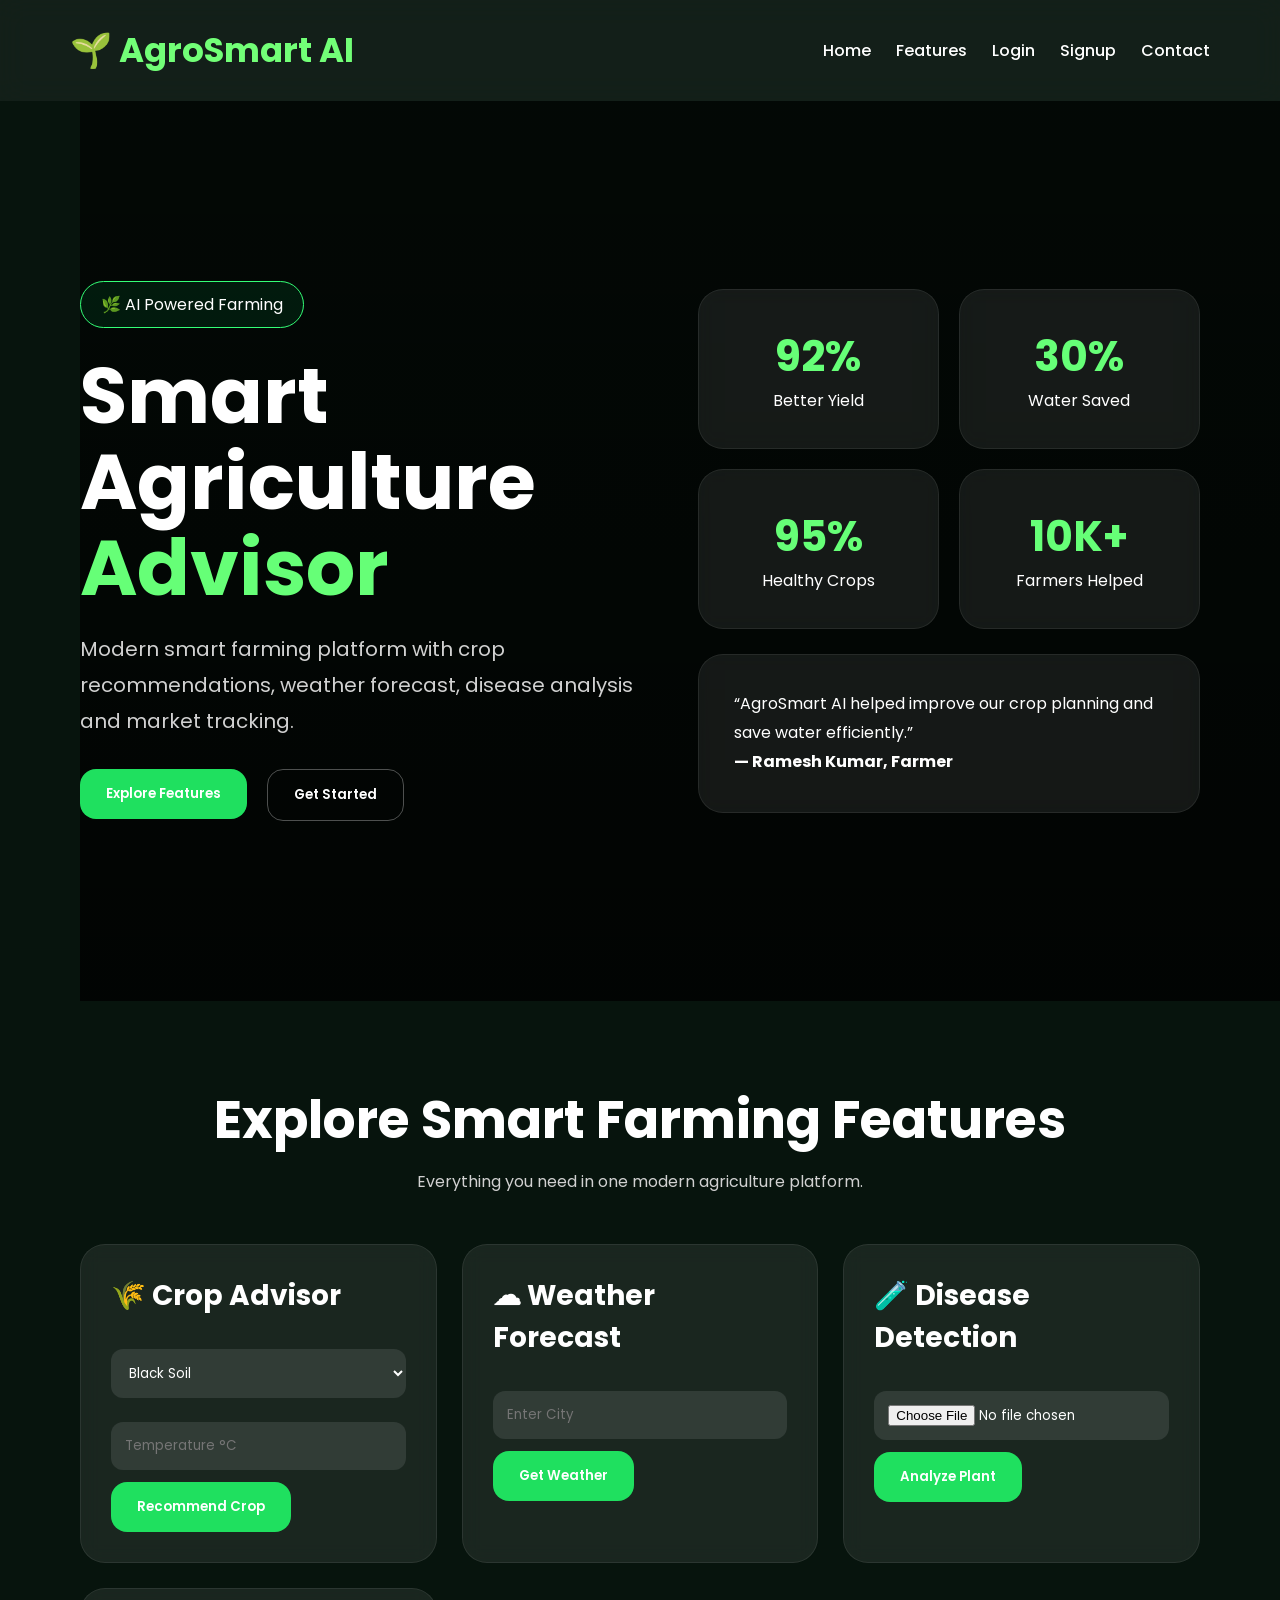
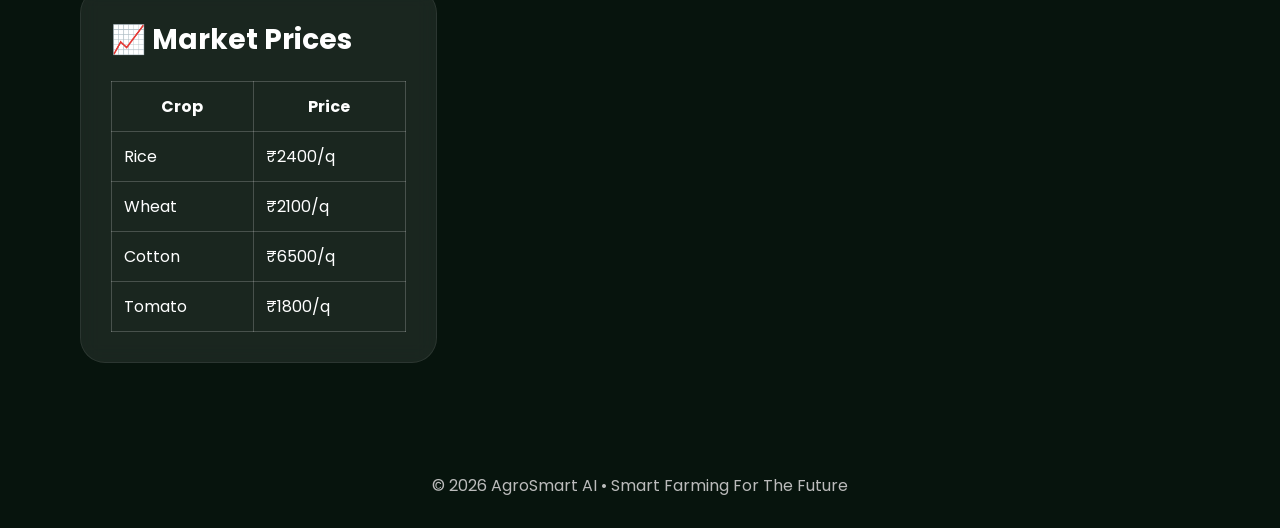
==== index.html @ 91032ec3 "Add files via upload" ====
<!DOCTYPE html>
<html lang="en">
<head>
<meta charset="UTF-8">
<meta name="viewport" content="width=device-width, initial-scale=1.0">
<title>AgroSmart AI</title>

<link rel="stylesheet" href="css/style.css">
<link rel="preconnect" href="https://fonts.googleapis.com">
<link rel="preconnect" href="https://fonts.gstatic.com" crossorigin>
<link href="https://fonts.googleapis.com/css2?family=Poppins:wght@300;400;500;600;700&display=swap" rel="stylesheet">
<link rel="stylesheet" href="https://unpkg.com/aos@2.3.1/dist/aos.css"/>

</head>
<body>

<nav class="navbar">
  <div class="logo">🌱 AgroSmart AI</div>

  <ul>
    <li><a href="index.html">Home</a></li>
    <li><a href="#features">Features</a></li>
    <li><a href="login.html">Login</a></li>
    <li><a href="signup.html">Signup</a></li>
    <li><a href="contact.html">Contact</a></li>
  </ul>
</nav>

<section class="hero">

<video autoplay muted loop playsinline class="bg-video">
<source src="https://cdn.coverr.co/videos/coverr-wheat-field-1561973184257?download=1080p" type="video/mp4">
</video>

<div class="overlay"></div>

<div class="hero-left" data-aos="fade-right">

<div class="badge">🌿 AI Powered Farming</div>

<h1>Smart Agriculture <span>Advisor</span></h1>

<p>
Modern smart farming platform with crop recommendations,
weather forecast, disease analysis and market tracking.
</p>

<div class="hero-buttons">
<a href="#features"><button class="primary-btn">Explore Features</button></a>
<a href="login.html"><button class="secondary-btn">Get Started</button></a>
</div>

</div>

<div class="hero-right" data-aos="fade-left">

<div class="stats-grid">

<div class="stat-card">
<h2>92%</h2>
<p>Better Yield</p>
</div>

<div class="stat-card">
<h2>30%</h2>
<p>Water Saved</p>
</div>

<div class="stat-card">
<h2>95%</h2>
<p>Healthy Crops</p>
</div>

<div class="stat-card">
<h2>10K+</h2>
<p>Farmers Helped</p>
</div>

</div>

<div class="review-card">
<p>
“AgroSmart AI helped improve our crop planning and save water efficiently.”
</p>

<h4>— Ramesh Kumar, Farmer</h4>
</div>

</div>

</section>

<section class="features-section" id="features">

<h2>Explore Smart Farming Features</h2>
<p class="subtitle">Everything you need in one modern agriculture platform.</p>

<div class="feature-grid">

<div class="feature-card" data-aos="zoom-in">
<h3>🌾 Crop Advisor</h3>

<select id="soil">
<option value="Black">Black Soil</option>
<option value="Red">Red Soil</option>
<option value="Sandy">Sandy Soil</option>
</select>

<input type="number" id="temp" placeholder="Temperature °C">

<button onclick="recommendCrop()">Recommend Crop</button>

<p id="cropResult"></p>
</div>

<div class="feature-card" data-aos="zoom-in">
<h3>☁ Weather Forecast</h3>

<input type="text" id="city" placeholder="Enter City">

<button onclick="getWeather()">Get Weather</button>

<div id="weatherResult"></div>

</div>

<div class="feature-card" data-aos="zoom-in">
<h3>🧪 Disease Detection</h3>

<input type="file" id="diseaseImage">

<button onclick="detectDisease()">Analyze Plant</button>

<p id="diseaseResult"></p>

</div>

<div class="feature-card" data-aos="zoom-in">
<h3>📈 Market Prices</h3>

<table>
<tr>
<th>Crop</th>
<th>Price</th>
</tr>

<tr>
<td>Rice</td>
<td>₹2400/q</td>
</tr>

<tr>
<td>Wheat</td>
<td>₹2100/q</td>
</tr>

<tr>
<td>Cotton</td>
<td>₹6500/q</td>
</tr>

<tr>
<td>Tomato</td>
<td>₹1800/q</td>
</tr>

</table>

</div>

</div>

</section>

<footer>
© 2026 AgroSmart AI • Smart Farming For The Future
</footer>

<script src="https://unpkg.com/aos@2.3.1/dist/aos.js"></script>

<script>
AOS.init({
duration:1200,
once:true
});
</script>

<script src="js/script.js"></script>

</body>
</html>
---- css/style.css ----
*{
margin:0;
padding:0;
box-sizing:border-box;
font-family:'Poppins',sans-serif;
scroll-behavior:smooth;
}

body{
background:#07140d;
color:white;
overflow-x:hidden;
}

.bg-video{
position:absolute;
width:100%;
height:100%;
object-fit:cover;
top:0;
left:0;
opacity:0.25;
z-index:-2;
}

.overlay{
position:absolute;
width:100%;
height:100%;
background:linear-gradient(to bottom,rgba(0,0,0,0.6),rgba(0,0,0,0.8));
z-index:-1;
}

.navbar{
display:flex;
justify-content:space-between;
align-items:center;
padding:25px 70px;
background:rgba(255,255,255,0.05);
backdrop-filter:blur(14px);
position:sticky;
top:0;
z-index:999;
}

.logo{
font-size:34px;
font-weight:700;
color:#72ff77;
}

.navbar ul{
display:flex;
gap:25px;
list-style:none;
}

.navbar a{
text-decoration:none;
color:white;
font-weight:500;
transition:0.3s;
}

.navbar a:hover{
color:#66ff77;
}

.hero{
min-height:100vh;
display:flex;
justify-content:space-between;
align-items:center;
padding:80px;
gap:60px;
position:relative;
}

.hero-left{
width:50%;
}

.badge{
display:inline-block;
padding:10px 20px;
border:1px solid #34ff77;
border-radius:30px;
margin-bottom:25px;
background:rgba(0,255,120,0.08);
}

.hero-left h1{
font-size:78px;
line-height:1.1;
margin-bottom:20px;
}

.hero-left span{
color:#66ff77;
}

.hero-left p{
font-size:20px;
line-height:1.8;
color:#d1d1d1;
margin-bottom:30px;
}

.hero-buttons{
display:flex;
gap:20px;
}

.primary-btn,.secondary-btn,button{
padding:15px 26px;
border:none;
border-radius:16px;
font-weight:600;
cursor:pointer;
transition:0.3s;
}

.primary-btn,button{
background:#1fe05f;
color:white;
}

.secondary-btn{
background:transparent;
border:1px solid rgba(255,255,255,0.3);
color:white;
}

button:hover,.primary-btn:hover{
transform:translateY(-3px);
box-shadow:0 0 25px rgba(0,255,120,0.4);
}

.hero-right{
width:45%;
}

.stats-grid{
display:grid;
grid-template-columns:repeat(2,1fr);
gap:20px;
}

.stat-card,.review-card,.feature-card,.auth-box{
background:rgba(255,255,255,0.08);
backdrop-filter:blur(10px);
border:1px solid rgba(255,255,255,0.08);
border-radius:25px;
}

.stat-card{
padding:35px;
text-align:center;
}

.stat-card h2{
font-size:42px;
color:#66ff77;
}

.review-card{
margin-top:25px;
padding:35px;
line-height:1.8;
}

.features-section{
padding:80px;
}

.features-section h2{
font-size:52px;
text-align:center;
margin-bottom:10px;
}

.subtitle{
text-align:center;
color:#d1d1d1;
margin-bottom:50px;
}

.feature-grid{
display:grid;
grid-template-columns:repeat(auto-fit,minmax(300px,1fr));
gap:25px;
}

.feature-card{
padding:30px;
transition:0.4s;
}

.feature-card:hover{
transform:translateY(-10px);
box-shadow:0 0 25px rgba(0,255,120,0.2);
}

.feature-card h3{
margin-bottom:20px;
font-size:28px;
}

input,select{
width:100%;
padding:14px;
margin:12px 0;
border:none;
border-radius:12px;
background:rgba(255,255,255,0.1);
color:white;
}

table{
width:100%;
margin-top:15px;
border-collapse:collapse;
}

table,th,td{
border:1px solid rgba(255,255,255,0.2);
padding:12px;
}

.auth-box{
max-width:450px;
margin:100px auto;
padding:40px;
}

.auth-box h1{
margin-bottom:20px;
}

footer{
text-align:center;
padding:30px;
color:#bbbbbb;
}

@media(max-width:1000px){

.hero{
flex-direction:column;
padding:40px 20px;
}

.hero-left,.hero-right{
width:100%;
}

.hero-left h1{
font-size:52px;
}

.navbar{
flex-direction:column;
gap:20px;
padding:20px;
}

.navbar ul{
flex-wrap:wrap;
justify-content:center;
}

.features-section{
padding:20px;
}

.stats-grid{
grid-template-columns:1fr;
}

}
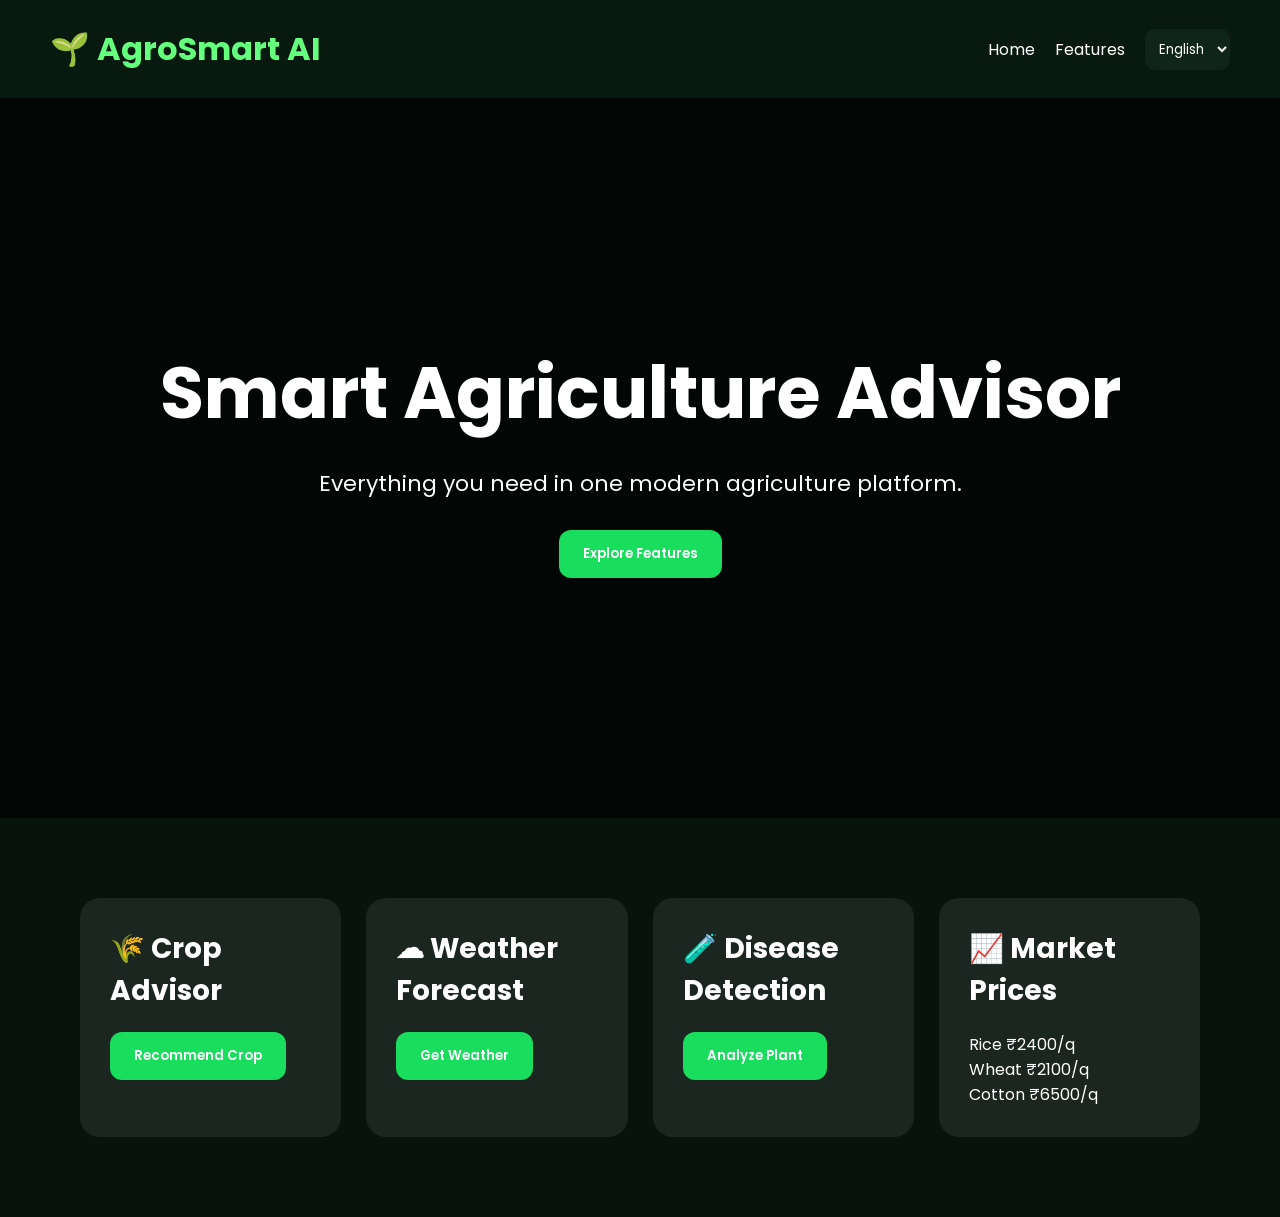
==== commit 9303c762: "Add files via upload" ====
--- a/index.html
+++ b/index.html
@@ -1,190 +1,76 @@
+
 <!DOCTYPE html>
 <html lang="en">
 <head>
 <meta charset="UTF-8">
 <meta name="viewport" content="width=device-width, initial-scale=1.0">
 <title>AgroSmart AI</title>
-
 <link rel="stylesheet" href="css/style.css">
-<link rel="preconnect" href="https://fonts.googleapis.com">
-<link rel="preconnect" href="https://fonts.gstatic.com" crossorigin>
 <link href="https://fonts.googleapis.com/css2?family=Poppins:wght@300;400;500;600;700&display=swap" rel="stylesheet">
-<link rel="stylesheet" href="https://unpkg.com/aos@2.3.1/dist/aos.css"/>
-
 </head>
 <body>
 
 <nav class="navbar">
-  <div class="logo">🌱 AgroSmart AI</div>
+<div class="logo">🌱 AgroSmart AI</div>
 
-  <ul>
-    <li><a href="index.html">Home</a></li>
-    <li><a href="#features">Features</a></li>
-    <li><a href="login.html">Login</a></li>
-    <li><a href="signup.html">Signup</a></li>
-    <li><a href="contact.html">Contact</a></li>
-  </ul>
+<ul>
+<li><a href="#">Home</a></li>
+<li><a href="#">Features</a></li>
+
+<li>
+<select id="language" onchange="changeLanguage()">
+<option value="en">English</option>
+<option value="hi">हिंदी</option>
+<option value="mr">मराठी</option>
+</select>
+</li>
+</ul>
 </nav>
 
 <section class="hero">
+<div class="hero-content">
 
-<video autoplay muted loop playsinline class="bg-video">
-<source src="https://cdn.coverr.co/videos/coverr-wheat-field-1561973184257?download=1080p" type="video/mp4">
-</video>
+<h1 id="title">Smart Agriculture Advisor</h1>
 
-<div class="overlay"></div>
-
-<div class="hero-left" data-aos="fade-right">
-
-<div class="badge">🌿 AI Powered Farming</div>
-
-<h1>Smart Agriculture <span>Advisor</span></h1>
-
-<p>
-Modern smart farming platform with crop recommendations,
-weather forecast, disease analysis and market tracking.
+<p id="subtitle">
+Everything you need in one modern agriculture platform.
 </p>
 
-<div class="hero-buttons">
-<a href="#features"><button class="primary-btn">Explore Features</button></a>
-<a href="login.html"><button class="secondary-btn">Get Started</button></a>
+<button>Explore Features</button>
+
+</div>
+</section>
+
+<section class="features-section">
+
+<div class="feature-grid">
+
+<div class="feature-card">
+<h3 id="cropTitle">🌾 Crop Advisor</h3>
+<button id="cropBtn">Recommend Crop</button>
 </div>
 
+<div class="feature-card">
+<h3 id="weatherTitle">☁ Weather Forecast</h3>
+<button id="weatherBtn">Get Weather</button>
 </div>
 
-<div class="hero-right" data-aos="fade-left">
-
-<div class="stats-grid">
-
-<div class="stat-card">
-<h2>92%</h2>
-<p>Better Yield</p>
+<div class="feature-card">
+<h3 id="diseaseTitle">🧪 Disease Detection</h3>
+<button id="diseaseBtn">Analyze Plant</button>
 </div>
 
-<div class="stat-card">
-<h2>30%</h2>
-<p>Water Saved</p>
-</div>
-
-<div class="stat-card">
-<h2>95%</h2>
-<p>Healthy Crops</p>
-</div>
-
-<div class="stat-card">
-<h2>10K+</h2>
-<p>Farmers Helped</p>
-</div>
-
-</div>
-
-<div class="review-card">
-<p>
-“AgroSmart AI helped improve our crop planning and save water efficiently.”
-</p>
-
-<h4>— Ramesh Kumar, Farmer</h4>
+<div class="feature-card">
+<h3 id="marketTitle">📈 Market Prices</h3>
+<p>Rice ₹2400/q</p>
+<p>Wheat ₹2100/q</p>
+<p>Cotton ₹6500/q</p>
 </div>
 
 </div>
 
 </section>
 
-<section class="features-section" id="features">
-
-<h2>Explore Smart Farming Features</h2>
-<p class="subtitle">Everything you need in one modern agriculture platform.</p>
-
-<div class="feature-grid">
-
-<div class="feature-card" data-aos="zoom-in">
-<h3>🌾 Crop Advisor</h3>
-
-<select id="soil">
-<option value="Black">Black Soil</option>
-<option value="Red">Red Soil</option>
-<option value="Sandy">Sandy Soil</option>
-</select>
-
-<input type="number" id="temp" placeholder="Temperature °C">
-
-<button onclick="recommendCrop()">Recommend Crop</button>
-
-<p id="cropResult"></p>
-</div>
-
-<div class="feature-card" data-aos="zoom-in">
-<h3>☁ Weather Forecast</h3>
-
-<input type="text" id="city" placeholder="Enter City">
-
-<button onclick="getWeather()">Get Weather</button>
-
-<div id="weatherResult"></div>
-
-</div>
-
-<div class="feature-card" data-aos="zoom-in">
-<h3>🧪 Disease Detection</h3>
-
-<input type="file" id="diseaseImage">
-
-<button onclick="detectDisease()">Analyze Plant</button>
-
-<p id="diseaseResult"></p>
-
-</div>
-
-<div class="feature-card" data-aos="zoom-in">
-<h3>📈 Market Prices</h3>
-
-<table>
-<tr>
-<th>Crop</th>
-<th>Price</th>
-</tr>
-
-<tr>
-<td>Rice</td>
-<td>₹2400/q</td>
-</tr>
-
-<tr>
-<td>Wheat</td>
-<td>₹2100/q</td>
-</tr>
-
-<tr>
-<td>Cotton</td>
-<td>₹6500/q</td>
-</tr>
-
-<tr>
-<td>Tomato</td>
-<td>₹1800/q</td>
-</tr>
-
-</table>
-
-</div>
-
-</div>
-
-</section>
-
-<footer>
-© 2026 AgroSmart AI • Smart Farming For The Future
-</footer>
-
-<script src="https://unpkg.com/aos@2.3.1/dist/aos.js"></script>
-
-<script>
-AOS.init({
-duration:1200,
-once:true
-});
-</script>
-
 <script src="js/script.js"></script>
 
 </body>
--- a/css/style.css
+++ b/css/style.css
@@ -4,278 +4,95 @@
 padding:0;
 box-sizing:border-box;
 font-family:'Poppins',sans-serif;
-scroll-behavior:smooth;
 }
 
 body{
-background:#07140d;
+background:#06140c;
 color:white;
-overflow-x:hidden;
-}
-
-.bg-video{
-position:absolute;
-width:100%;
-height:100%;
-object-fit:cover;
-top:0;
-left:0;
-opacity:0.25;
-z-index:-2;
-}
-
-.overlay{
-position:absolute;
-width:100%;
-height:100%;
-background:linear-gradient(to bottom,rgba(0,0,0,0.6),rgba(0,0,0,0.8));
-z-index:-1;
 }
 
 .navbar{
 display:flex;
 justify-content:space-between;
-align-items:center;
-padding:25px 70px;
-background:rgba(255,255,255,0.05);
-backdrop-filter:blur(14px);
-position:sticky;
-top:0;
-z-index:999;
-}
-
-.logo{
-font-size:34px;
-font-weight:700;
-color:#72ff77;
+padding:25px 50px;
+background:#081a10;
 }
 
 .navbar ul{
 display:flex;
-gap:25px;
+gap:20px;
 list-style:none;
+align-items:center;
 }
 
 .navbar a{
+color:white;
 text-decoration:none;
-color:white;
-font-weight:500;
-transition:0.3s;
 }
 
-.navbar a:hover{
-color:#66ff77;
+.logo{
+font-size:32px;
+font-weight:700;
+color:#63ff7d;
+}
+
+#language{
+padding:10px;
+border-radius:10px;
+background:#10251a;
+color:white;
+border:none;
 }
 
 .hero{
-min-height:100vh;
+height:80vh;
 display:flex;
-justify-content:space-between;
+justify-content:center;
 align-items:center;
-padding:80px;
-gap:60px;
-position:relative;
+text-align:center;
+background:
+linear-gradient(rgba(0,0,0,0.7),rgba(0,0,0,0.7)),
+url('https://images.unsplash.com/photo-1500937386664-56d1dfef3854?q=80&w=1600');
+background-size:cover;
 }
 
-.hero-left{
-width:50%;
-}
-
-.badge{
-display:inline-block;
-padding:10px 20px;
-border:1px solid #34ff77;
-border-radius:30px;
-margin-bottom:25px;
-background:rgba(0,255,120,0.08);
-}
-
-.hero-left h1{
-font-size:78px;
-line-height:1.1;
+.hero h1{
+font-size:72px;
 margin-bottom:20px;
 }
 
-.hero-left span{
-color:#66ff77;
-}
-
-.hero-left p{
-font-size:20px;
-line-height:1.8;
-color:#d1d1d1;
+.hero p{
+font-size:22px;
 margin-bottom:30px;
 }
 
-.hero-buttons{
-display:flex;
-gap:20px;
-}
-
-.primary-btn,.secondary-btn,button{
-padding:15px 26px;
+button{
+padding:14px 24px;
 border:none;
-border-radius:16px;
+border-radius:12px;
+background:#19dd5d;
+color:white;
+cursor:pointer;
 font-weight:600;
-cursor:pointer;
-transition:0.3s;
-}
-
-.primary-btn,button{
-background:#1fe05f;
-color:white;
-}
-
-.secondary-btn{
-background:transparent;
-border:1px solid rgba(255,255,255,0.3);
-color:white;
-}
-
-button:hover,.primary-btn:hover{
-transform:translateY(-3px);
-box-shadow:0 0 25px rgba(0,255,120,0.4);
-}
-
-.hero-right{
-width:45%;
-}
-
-.stats-grid{
-display:grid;
-grid-template-columns:repeat(2,1fr);
-gap:20px;
-}
-
-.stat-card,.review-card,.feature-card,.auth-box{
-background:rgba(255,255,255,0.08);
-backdrop-filter:blur(10px);
-border:1px solid rgba(255,255,255,0.08);
-border-radius:25px;
-}
-
-.stat-card{
-padding:35px;
-text-align:center;
-}
-
-.stat-card h2{
-font-size:42px;
-color:#66ff77;
-}
-
-.review-card{
-margin-top:25px;
-padding:35px;
-line-height:1.8;
 }
 
 .features-section{
 padding:80px;
 }
 
-.features-section h2{
-font-size:52px;
-text-align:center;
-margin-bottom:10px;
-}
-
-.subtitle{
-text-align:center;
-color:#d1d1d1;
-margin-bottom:50px;
-}
-
 .feature-grid{
 display:grid;
-grid-template-columns:repeat(auto-fit,minmax(300px,1fr));
+grid-template-columns:repeat(auto-fit,minmax(250px,1fr));
 gap:25px;
 }
 
 .feature-card{
 padding:30px;
-transition:0.4s;
-}
-
-.feature-card:hover{
-transform:translateY(-10px);
-box-shadow:0 0 25px rgba(0,255,120,0.2);
+border-radius:20px;
+background:rgba(255,255,255,0.08);
 }
 
 .feature-card h3{
 margin-bottom:20px;
 font-size:28px;
 }
-
-input,select{
-width:100%;
-padding:14px;
-margin:12px 0;
-border:none;
-border-radius:12px;
-background:rgba(255,255,255,0.1);
-color:white;
-}
-
-table{
-width:100%;
-margin-top:15px;
-border-collapse:collapse;
-}
-
-table,th,td{
-border:1px solid rgba(255,255,255,0.2);
-padding:12px;
-}
-
-.auth-box{
-max-width:450px;
-margin:100px auto;
-padding:40px;
-}
-
-.auth-box h1{
-margin-bottom:20px;
-}
-
-footer{
-text-align:center;
-padding:30px;
-color:#bbbbbb;
-}
-
-@media(max-width:1000px){
-
-.hero{
-flex-direction:column;
-padding:40px 20px;
-}
-
-.hero-left,.hero-right{
-width:100%;
-}
-
-.hero-left h1{
-font-size:52px;
-}
-
-.navbar{
-flex-direction:column;
-gap:20px;
-padding:20px;
-}
-
-.navbar ul{
-flex-wrap:wrap;
-justify-content:center;
-}
-
-.features-section{
-padding:20px;
-}
-
-.stats-grid{
-grid-template-columns:1fr;
-}
-
-}
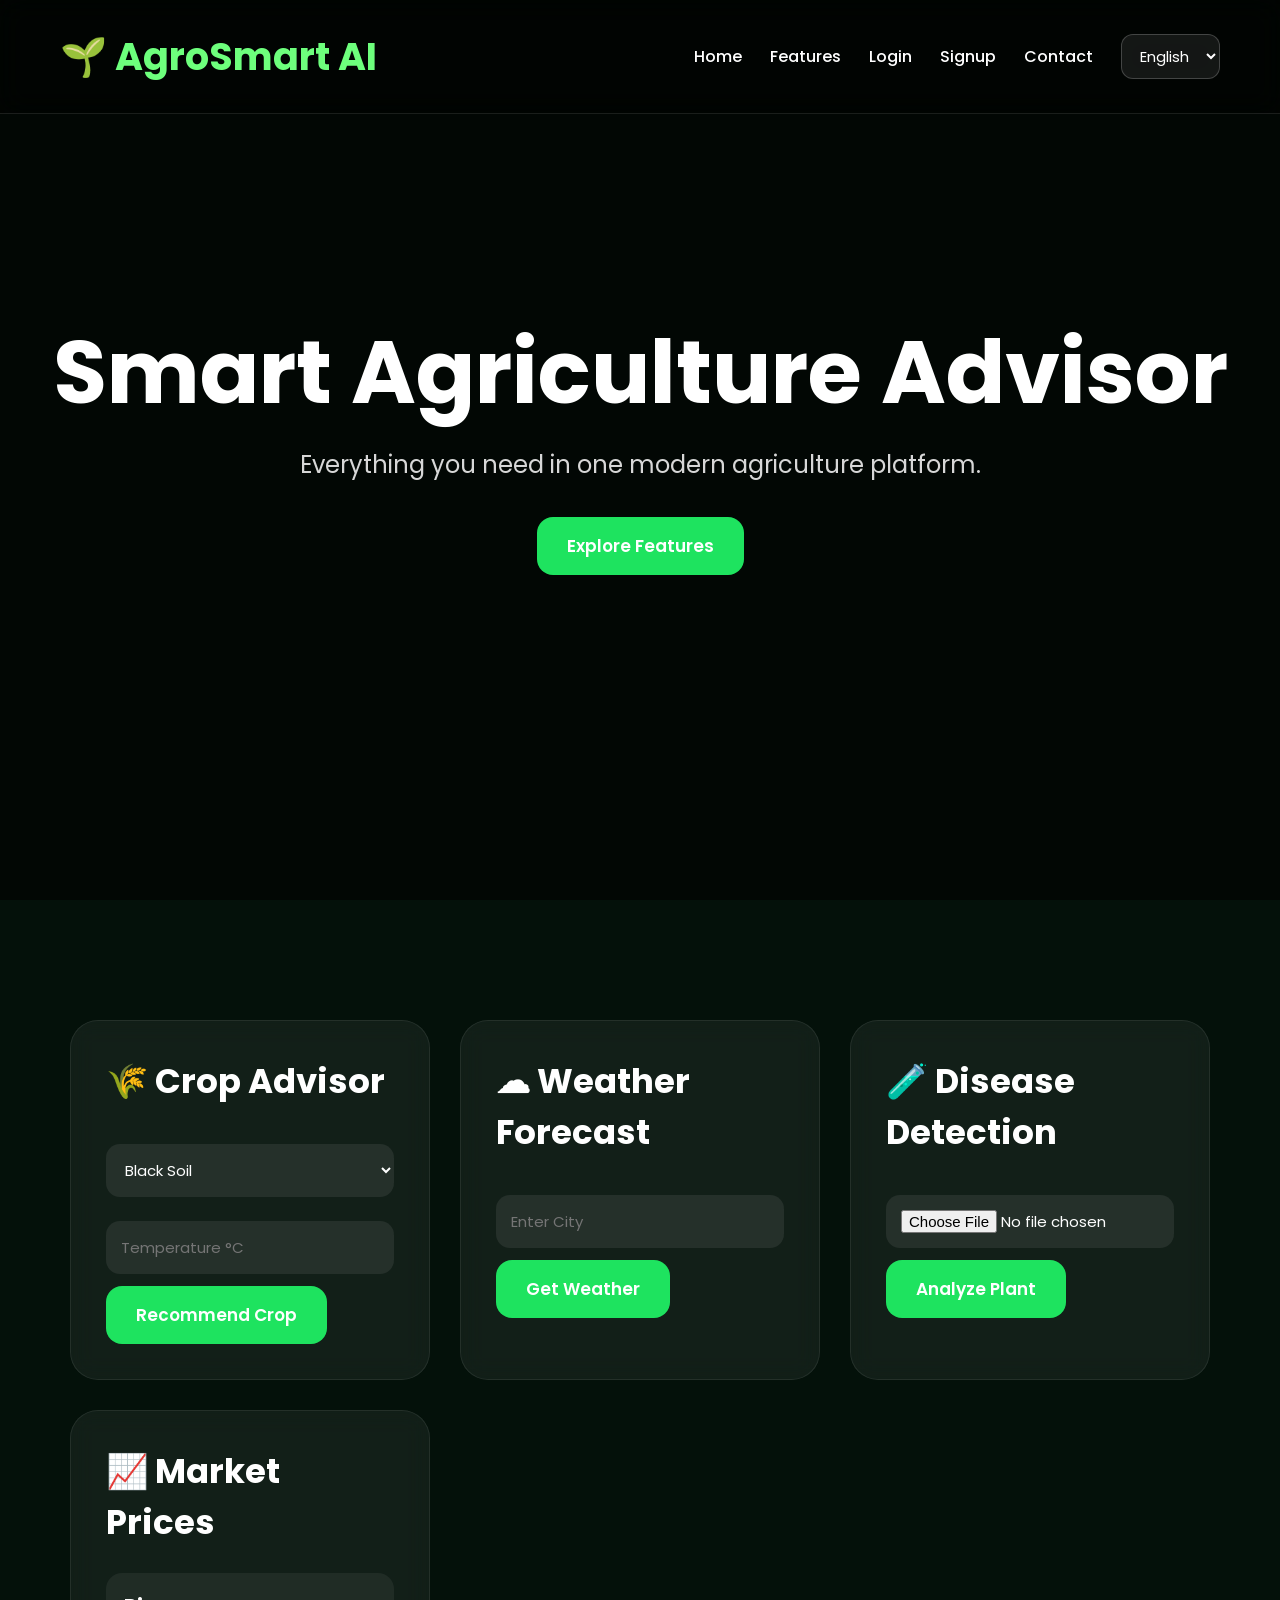
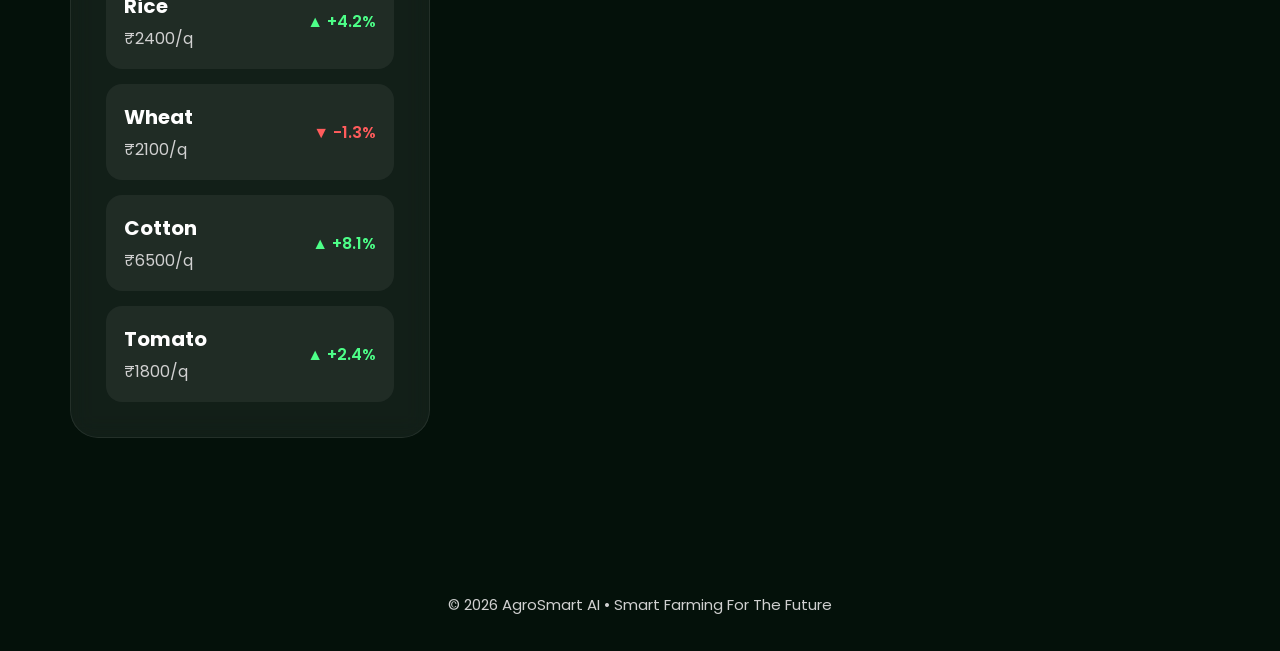
==== commit bddefabe: "Add files via upload" ====
--- a/index.html
+++ b/index.html
@@ -1,33 +1,44 @@
-
 <!DOCTYPE html>
 <html lang="en">
 <head>
 <meta charset="UTF-8">
 <meta name="viewport" content="width=device-width, initial-scale=1.0">
 <title>AgroSmart AI</title>
+
 <link rel="stylesheet" href="css/style.css">
+
 <link href="https://fonts.googleapis.com/css2?family=Poppins:wght@300;400;500;600;700&display=swap" rel="stylesheet">
+
 </head>
 <body>
 
 <nav class="navbar">
+
 <div class="logo">🌱 AgroSmart AI</div>
 
 <ul>
 <li><a href="#">Home</a></li>
-<li><a href="#">Features</a></li>
+<li><a href="#features">Features</a></li>
+<li><a href="#">Login</a></li>
+<li><a href="#">Signup</a></li>
+<li><a href="#">Contact</a></li>
 
 <li>
-<select id="language" onchange="changeLanguage()">
+<select id="language" onchange="changeLanguage()" class="lang-select">
 <option value="en">English</option>
 <option value="hi">हिंदी</option>
 <option value="mr">मराठी</option>
 </select>
 </li>
+
 </ul>
+
 </nav>
 
 <section class="hero">
+
+<div class="overlay"></div>
+
 <div class="hero-content">
 
 <h1 id="title">Smart Agriculture Advisor</h1>
@@ -36,41 +47,103 @@
 Everything you need in one modern agriculture platform.
 </p>
 
+<a href="#features">
 <button>Explore Features</button>
+</a>
 
 </div>
+
 </section>
 
-<section class="features-section">
+<section class="features-section" id="features">
 
 <div class="feature-grid">
 
 <div class="feature-card">
 <h3 id="cropTitle">🌾 Crop Advisor</h3>
+
+<select>
+<option>Black Soil</option>
+<option>Red Soil</option>
+<option>Sandy Soil</option>
+</select>
+
+<input type="text" placeholder="Temperature °C">
+
 <button id="cropBtn">Recommend Crop</button>
+
 </div>
 
 <div class="feature-card">
+
 <h3 id="weatherTitle">☁ Weather Forecast</h3>
+
+<input type="text" placeholder="Enter City">
+
 <button id="weatherBtn">Get Weather</button>
+
 </div>
 
 <div class="feature-card">
+
 <h3 id="diseaseTitle">🧪 Disease Detection</h3>
+
+<input type="file">
+
 <button id="diseaseBtn">Analyze Plant</button>
+
 </div>
 
 <div class="feature-card">
+
 <h3 id="marketTitle">📈 Market Prices</h3>
-<p>Rice ₹2400/q</p>
-<p>Wheat ₹2100/q</p>
-<p>Cotton ₹6500/q</p>
+
+<div class="market-item">
+<div>
+<h4>Rice</h4>
+<p>₹2400/q</p>
+</div>
+
+<span class="up">▲ +4.2%</span>
+</div>
+
+<div class="market-item">
+<div>
+<h4>Wheat</h4>
+<p>₹2100/q</p>
+</div>
+
+<span class="down">▼ -1.3%</span>
+</div>
+
+<div class="market-item">
+<div>
+<h4>Cotton</h4>
+<p>₹6500/q</p>
+</div>
+
+<span class="up">▲ +8.1%</span>
+</div>
+
+<div class="market-item">
+<div>
+<h4>Tomato</h4>
+<p>₹1800/q</p>
+</div>
+
+<span class="up">▲ +2.4%</span>
+</div>
+
 </div>
 
 </div>
 
 </section>
 
+<footer>
+© 2026 AgroSmart AI • Smart Farming For The Future
+</footer>
+
 <script src="js/script.js"></script>
 
 </body>
--- a/css/style.css
+++ b/css/style.css
@@ -4,95 +4,247 @@
 padding:0;
 box-sizing:border-box;
 font-family:'Poppins',sans-serif;
+scroll-behavior:smooth;
 }
 
 body{
-background:#06140c;
-color:white;
+background:#04110a;
+color:white;
+overflow-x:hidden;
 }
 
 .navbar{
+position:fixed;
+top:0;
+width:100%;
 display:flex;
 justify-content:space-between;
-padding:25px 50px;
-background:#081a10;
+align-items:center;
+padding:22px 60px;
+background:rgba(0,0,0,0.35);
+backdrop-filter:blur(14px);
+z-index:1000;
+border-bottom:1px solid rgba(255,255,255,0.1);
+animation:slideDown 1s ease;
+}
+
+.logo{
+font-size:38px;
+font-weight:700;
+color:#6dff7c;
 }
 
 .navbar ul{
 display:flex;
-gap:20px;
+gap:28px;
+align-items:center;
 list-style:none;
-align-items:center;
 }
 
 .navbar a{
-color:white;
 text-decoration:none;
-}
-
-.logo{
-font-size:32px;
-font-weight:700;
-color:#63ff7d;
-}
-
-#language{
-padding:10px;
-border-radius:10px;
-background:#10251a;
-color:white;
-border:none;
+color:white;
+font-weight:500;
+transition:0.3s;
+}
+
+.navbar a:hover{
+color:#69ff7c;
+}
+
+.lang-select{
+padding:10px 14px;
+border-radius:12px;
+background:rgba(255,255,255,0.08);
+border:1px solid rgba(255,255,255,0.2);
+color:white;
+backdrop-filter:blur(10px);
+cursor:pointer;
+}
+
+.lang-select option{
+background:#0c1f14;
+color:white;
 }
 
 .hero{
-height:80vh;
+height:100vh;
 display:flex;
 justify-content:center;
 align-items:center;
 text-align:center;
+position:relative;
 background:
-linear-gradient(rgba(0,0,0,0.7),rgba(0,0,0,0.7)),
+linear-gradient(rgba(0,0,0,0.6),rgba(0,0,0,0.6)),
 url('https://images.unsplash.com/photo-1500937386664-56d1dfef3854?q=80&w=1600');
 background-size:cover;
-}
-
-.hero h1{
-font-size:72px;
-margin-bottom:20px;
-}
-
-.hero p{
-font-size:22px;
-margin-bottom:30px;
+background-position:center;
+}
+
+.hero-content{
+animation:fadeUp 1.4s ease;
+}
+
+.hero-content h1{
+font-size:88px;
+line-height:1.1;
+margin-bottom:25px;
+font-weight:700;
+}
+
+.hero-content p{
+font-size:24px;
+color:#d7d7d7;
+margin-bottom:35px;
 }
 
 button{
-padding:14px 24px;
+padding:16px 30px;
 border:none;
-border-radius:12px;
-background:#19dd5d;
-color:white;
+border-radius:16px;
+background:#1ee35f;
+color:white;
+font-size:17px;
+font-weight:600;
 cursor:pointer;
-font-weight:600;
+transition:0.3s;
+}
+
+button:hover{
+transform:translateY(-5px) scale(1.03);
+box-shadow:0 0 25px rgba(0,255,110,0.4);
 }
 
 .features-section{
-padding:80px;
+padding:120px 70px;
 }
 
 .feature-grid{
 display:grid;
-grid-template-columns:repeat(auto-fit,minmax(250px,1fr));
-gap:25px;
+grid-template-columns:repeat(auto-fit,minmax(300px,1fr));
+gap:30px;
 }
 
 .feature-card{
-padding:30px;
-border-radius:20px;
+background:rgba(255,255,255,0.06);
+backdrop-filter:blur(12px);
+border:1px solid rgba(255,255,255,0.08);
+padding:35px;
+border-radius:28px;
+transition:0.4s;
+animation:fadeUp 1s ease;
+}
+
+.feature-card:hover{
+transform:translateY(-10px);
+box-shadow:0 0 30px rgba(0,255,110,0.12);
+}
+
+.feature-card h3{
+font-size:34px;
+margin-bottom:25px;
+}
+
+input,
+select{
+width:100%;
+padding:15px;
+margin:12px 0;
+border:none;
+outline:none;
+border-radius:14px;
 background:rgba(255,255,255,0.08);
-}
-
-.feature-card h3{
-margin-bottom:20px;
-font-size:28px;
-}
+color:white;
+font-size:15px;
+}
+
+.market-item{
+display:flex;
+justify-content:space-between;
+align-items:center;
+padding:18px;
+margin-top:15px;
+border-radius:16px;
+background:rgba(255,255,255,0.06);
+transition:0.3s;
+}
+
+.market-item:hover{
+transform:translateY(-3px);
+background:rgba(255,255,255,0.1);
+}
+
+.market-item h4{
+font-size:20px;
+margin-bottom:5px;
+}
+
+.market-item p{
+color:#d1d1d1;
+}
+
+.up{
+color:#4dff88;
+font-weight:600;
+}
+
+.down{
+color:#ff5c5c;
+font-weight:600;
+}
+
+footer{
+text-align:center;
+padding:35px;
+color:#d0d0d0;
+font-size:15px;
+}
+
+@keyframes fadeUp{
+from{
+opacity:0;
+transform:translateY(40px);
+}
+to{
+opacity:1;
+transform:translateY(0);
+}
+}
+
+@keyframes slideDown{
+from{
+transform:translateY(-100px);
+opacity:0;
+}
+to{
+transform:translateY(0);
+opacity:1;
+}
+}
+
+@media(max-width:900px){
+
+.navbar{
+flex-direction:column;
+gap:20px;
+padding:20px;
+}
+
+.navbar ul{
+flex-wrap:wrap;
+justify-content:center;
+}
+
+.hero-content h1{
+font-size:52px;
+}
+
+.hero-content p{
+font-size:18px;
+}
+
+.features-section{
+padding:60px 20px;
+}
+
+}
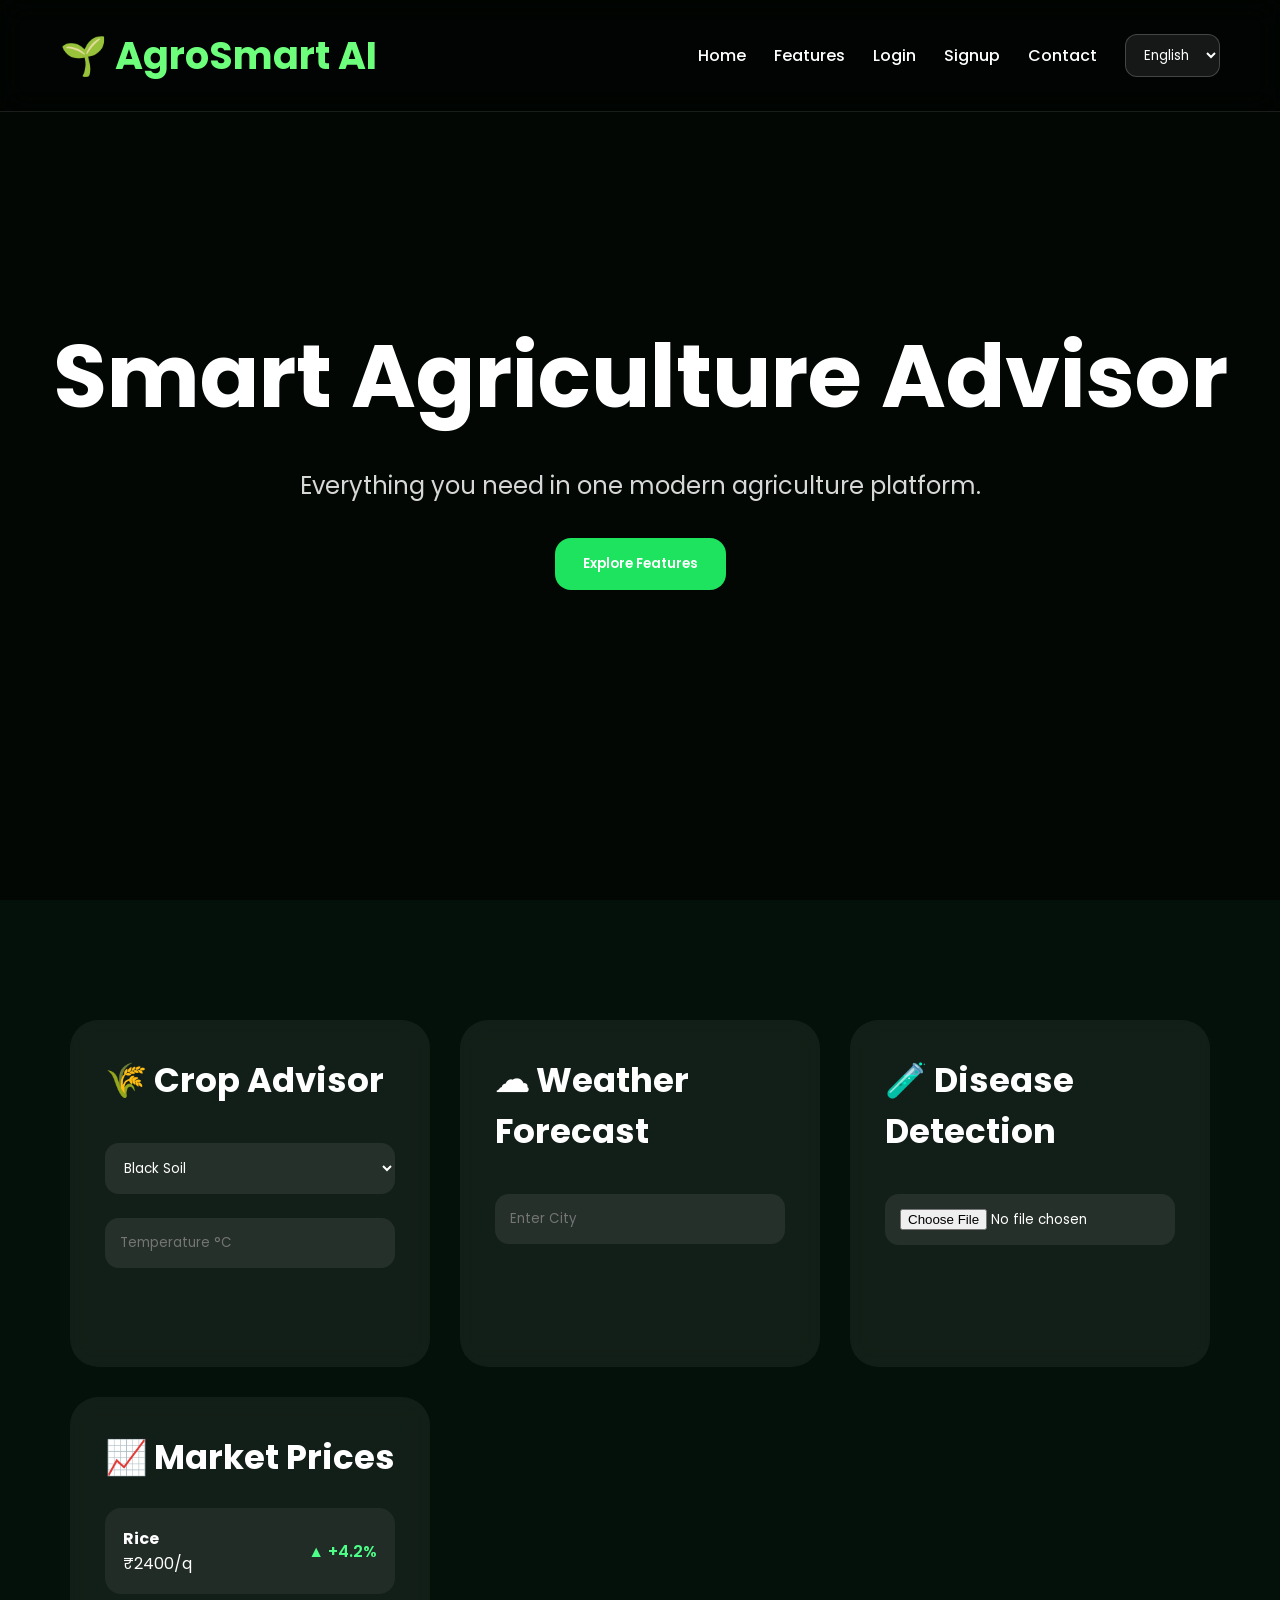
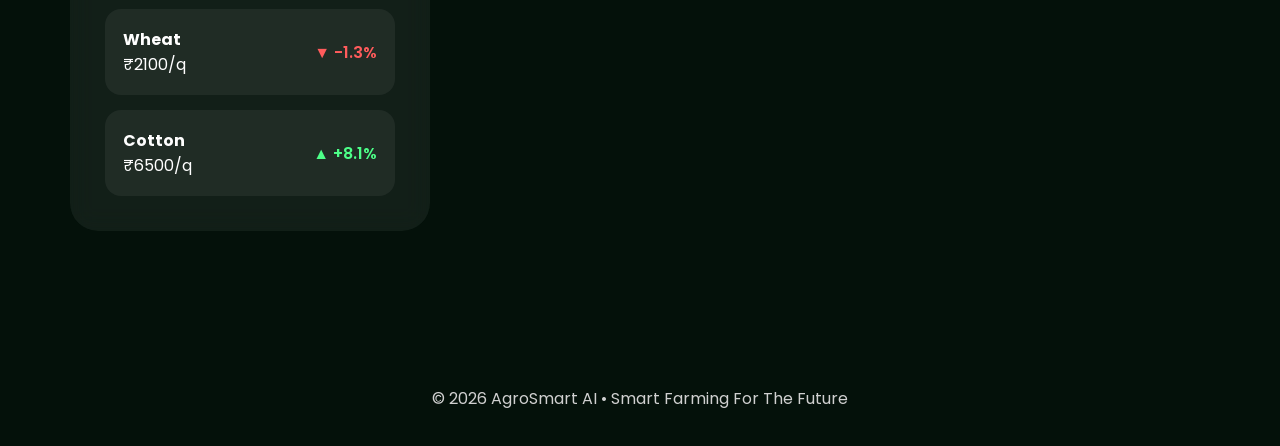
==== commit 7f34e14d: "Add files via upload" ====
--- a/index.html
+++ b/index.html
@@ -1,27 +1,24 @@
+
 <!DOCTYPE html>
-<html lang="en">
+<html>
 <head>
-<meta charset="UTF-8">
+<title>AgroSmart AI</title>
 <meta name="viewport" content="width=device-width, initial-scale=1.0">
-<title>AgroSmart AI</title>
-
 <link rel="stylesheet" href="css/style.css">
-
 <link href="https://fonts.googleapis.com/css2?family=Poppins:wght@300;400;500;600;700&display=swap" rel="stylesheet">
-
 </head>
 <body>
 
+
 <nav class="navbar">
-
 <div class="logo">🌱 AgroSmart AI</div>
 
 <ul>
-<li><a href="#">Home</a></li>
+<li><a href="index.html">Home</a></li>
 <li><a href="#features">Features</a></li>
-<li><a href="#">Login</a></li>
-<li><a href="#">Signup</a></li>
-<li><a href="#">Contact</a></li>
+<li><a href="login.html">Login</a></li>
+<li><a href="signup.html">Signup</a></li>
+<li><a href="contact.html">Contact</a></li>
 
 <li>
 <select id="language" onchange="changeLanguage()" class="lang-select">
@@ -30,29 +27,16 @@
 <option value="mr">मराठी</option>
 </select>
 </li>
-
 </ul>
-
 </nav>
 
+
 <section class="hero">
-
-<div class="overlay"></div>
-
 <div class="hero-content">
-
 <h1 id="title">Smart Agriculture Advisor</h1>
-
-<p id="subtitle">
-Everything you need in one modern agriculture platform.
-</p>
-
-<a href="#features">
+<p id="subtitle">Everything you need in one modern agriculture platform.</p>
 <button>Explore Features</button>
-</a>
-
 </div>
-
 </section>
 
 <section class="features-section" id="features">
@@ -60,78 +44,44 @@
 <div class="feature-grid">
 
 <div class="feature-card">
-<h3 id="cropTitle">🌾 Crop Advisor</h3>
-
+<h3>🌾 Crop Advisor</h3>
 <select>
 <option>Black Soil</option>
 <option>Red Soil</option>
 <option>Sandy Soil</option>
 </select>
-
 <input type="text" placeholder="Temperature °C">
-
-<button id="cropBtn">Recommend Crop</button>
-
+<button>Recommend Crop</button>
 </div>
 
 <div class="feature-card">
-
-<h3 id="weatherTitle">☁ Weather Forecast</h3>
-
+<h3>☁ Weather Forecast</h3>
 <input type="text" placeholder="Enter City">
-
-<button id="weatherBtn">Get Weather</button>
-
+<button>Get Weather</button>
 </div>
 
 <div class="feature-card">
-
-<h3 id="diseaseTitle">🧪 Disease Detection</h3>
-
+<h3>🧪 Disease Detection</h3>
 <input type="file">
-
-<button id="diseaseBtn">Analyze Plant</button>
-
+<button>Analyze Plant</button>
 </div>
 
 <div class="feature-card">
-
-<h3 id="marketTitle">📈 Market Prices</h3>
+<h3>📈 Market Prices</h3>
 
 <div class="market-item">
-<div>
-<h4>Rice</h4>
-<p>₹2400/q</p>
-</div>
-
+<div><h4>Rice</h4><p>₹2400/q</p></div>
 <span class="up">▲ +4.2%</span>
 </div>
 
 <div class="market-item">
-<div>
-<h4>Wheat</h4>
-<p>₹2100/q</p>
-</div>
-
+<div><h4>Wheat</h4><p>₹2100/q</p></div>
 <span class="down">▼ -1.3%</span>
 </div>
 
 <div class="market-item">
-<div>
-<h4>Cotton</h4>
-<p>₹6500/q</p>
-</div>
-
+<div><h4>Cotton</h4><p>₹6500/q</p></div>
 <span class="up">▲ +8.1%</span>
-</div>
-
-<div class="market-item">
-<div>
-<h4>Tomato</h4>
-<p>₹1800/q</p>
-</div>
-
-<span class="up">▲ +2.4%</span>
 </div>
 
 </div>
--- a/css/style.css
+++ b/css/style.css
@@ -25,7 +25,6 @@
 backdrop-filter:blur(14px);
 z-index:1000;
 border-bottom:1px solid rgba(255,255,255,0.1);
-animation:slideDown 1s ease;
 }
 
 .logo{
@@ -58,13 +57,6 @@
 background:rgba(255,255,255,0.08);
 border:1px solid rgba(255,255,255,0.2);
 color:white;
-backdrop-filter:blur(10px);
-cursor:pointer;
-}
-
-.lang-select option{
-background:#0c1f14;
-color:white;
 }
 
 .hero{
@@ -73,7 +65,6 @@
 justify-content:center;
 align-items:center;
 text-align:center;
-position:relative;
 background:
 linear-gradient(rgba(0,0,0,0.6),rgba(0,0,0,0.6)),
 url('https://images.unsplash.com/photo-1500937386664-56d1dfef3854?q=80&w=1600');
@@ -82,37 +73,34 @@
 }
 
 .hero-content{
-animation:fadeUp 1.4s ease;
+animation:fadeUp 1.3s ease;
 }
 
-.hero-content h1{
+.hero h1{
 font-size:88px;
-line-height:1.1;
 margin-bottom:25px;
-font-weight:700;
 }
 
-.hero-content p{
+.hero p{
 font-size:24px;
+margin-bottom:35px;
 color:#d7d7d7;
-margin-bottom:35px;
 }
 
 button{
-padding:16px 30px;
+padding:16px 28px;
 border:none;
 border-radius:16px;
 background:#1ee35f;
 color:white;
-font-size:17px;
 font-weight:600;
 cursor:pointer;
 transition:0.3s;
 }
 
 button:hover{
-transform:translateY(-5px) scale(1.03);
-box-shadow:0 0 25px rgba(0,255,110,0.4);
+transform:translateY(-4px);
+box-shadow:0 0 20px rgba(0,255,100,0.4);
 }
 
 .features-section{
@@ -128,7 +116,6 @@
 .feature-card{
 background:rgba(255,255,255,0.06);
 backdrop-filter:blur(12px);
-border:1px solid rgba(255,255,255,0.08);
 padding:35px;
 border-radius:28px;
 transition:0.4s;
@@ -136,8 +123,7 @@
 }
 
 .feature-card:hover{
-transform:translateY(-10px);
-box-shadow:0 0 30px rgba(0,255,110,0.12);
+transform:translateY(-8px);
 }
 
 .feature-card h3{
@@ -145,8 +131,7 @@
 margin-bottom:25px;
 }
 
-input,
-select{
+input,select,textarea{
 width:100%;
 padding:15px;
 margin:12px 0;
@@ -155,7 +140,6 @@
 border-radius:14px;
 background:rgba(255,255,255,0.08);
 color:white;
-font-size:15px;
 }
 
 .market-item{
@@ -166,85 +150,41 @@
 margin-top:15px;
 border-radius:16px;
 background:rgba(255,255,255,0.06);
-transition:0.3s;
 }
 
-.market-item:hover{
-transform:translateY(-3px);
-background:rgba(255,255,255,0.1);
+.up{color:#4dff88;font-weight:600;}
+.down{color:#ff5c5c;font-weight:600;}
+
+.auth-container{
+width:420px;
+margin:140px auto;
+padding:40px;
+background:rgba(255,255,255,0.08);
+backdrop-filter:blur(12px);
+border-radius:25px;
+animation:fadeUp 1s ease;
 }
 
-.market-item h4{
-font-size:20px;
-margin-bottom:5px;
-}
-
-.market-item p{
-color:#d1d1d1;
-}
-
-.up{
-color:#4dff88;
-font-weight:600;
-}
-
-.down{
-color:#ff5c5c;
-font-weight:600;
+.auth-container h1{
+margin-bottom:25px;
+text-align:center;
 }
 
 footer{
 text-align:center;
 padding:35px;
 color:#d0d0d0;
-font-size:15px;
 }
 
 @keyframes fadeUp{
-from{
-opacity:0;
-transform:translateY(40px);
-}
-to{
-opacity:1;
-transform:translateY(0);
-}
-}
-
-@keyframes slideDown{
-from{
-transform:translateY(-100px);
-opacity:0;
-}
-to{
-transform:translateY(0);
-opacity:1;
-}
+from{opacity:0;transform:translateY(40px);}
+to{opacity:1;transform:translateY(0);}
 }
 
 @media(max-width:900px){
-
-.navbar{
-flex-direction:column;
-gap:20px;
-padding:20px;
+.hero h1{font-size:52px;}
+.navbar{flex-direction:column;gap:20px;padding:20px;}
+.navbar ul{flex-wrap:wrap;justify-content:center;}
+.features-section{padding:60px 20px;}
+.auth-container{width:90%;}
 }
-
-.navbar ul{
-flex-wrap:wrap;
-justify-content:center;
-}
-
-.hero-content h1{
-font-size:52px;
-}
-
-.hero-content p{
-font-size:18px;
-}
-
-.features-section{
-padding:60px 20px;
-}
-
-}
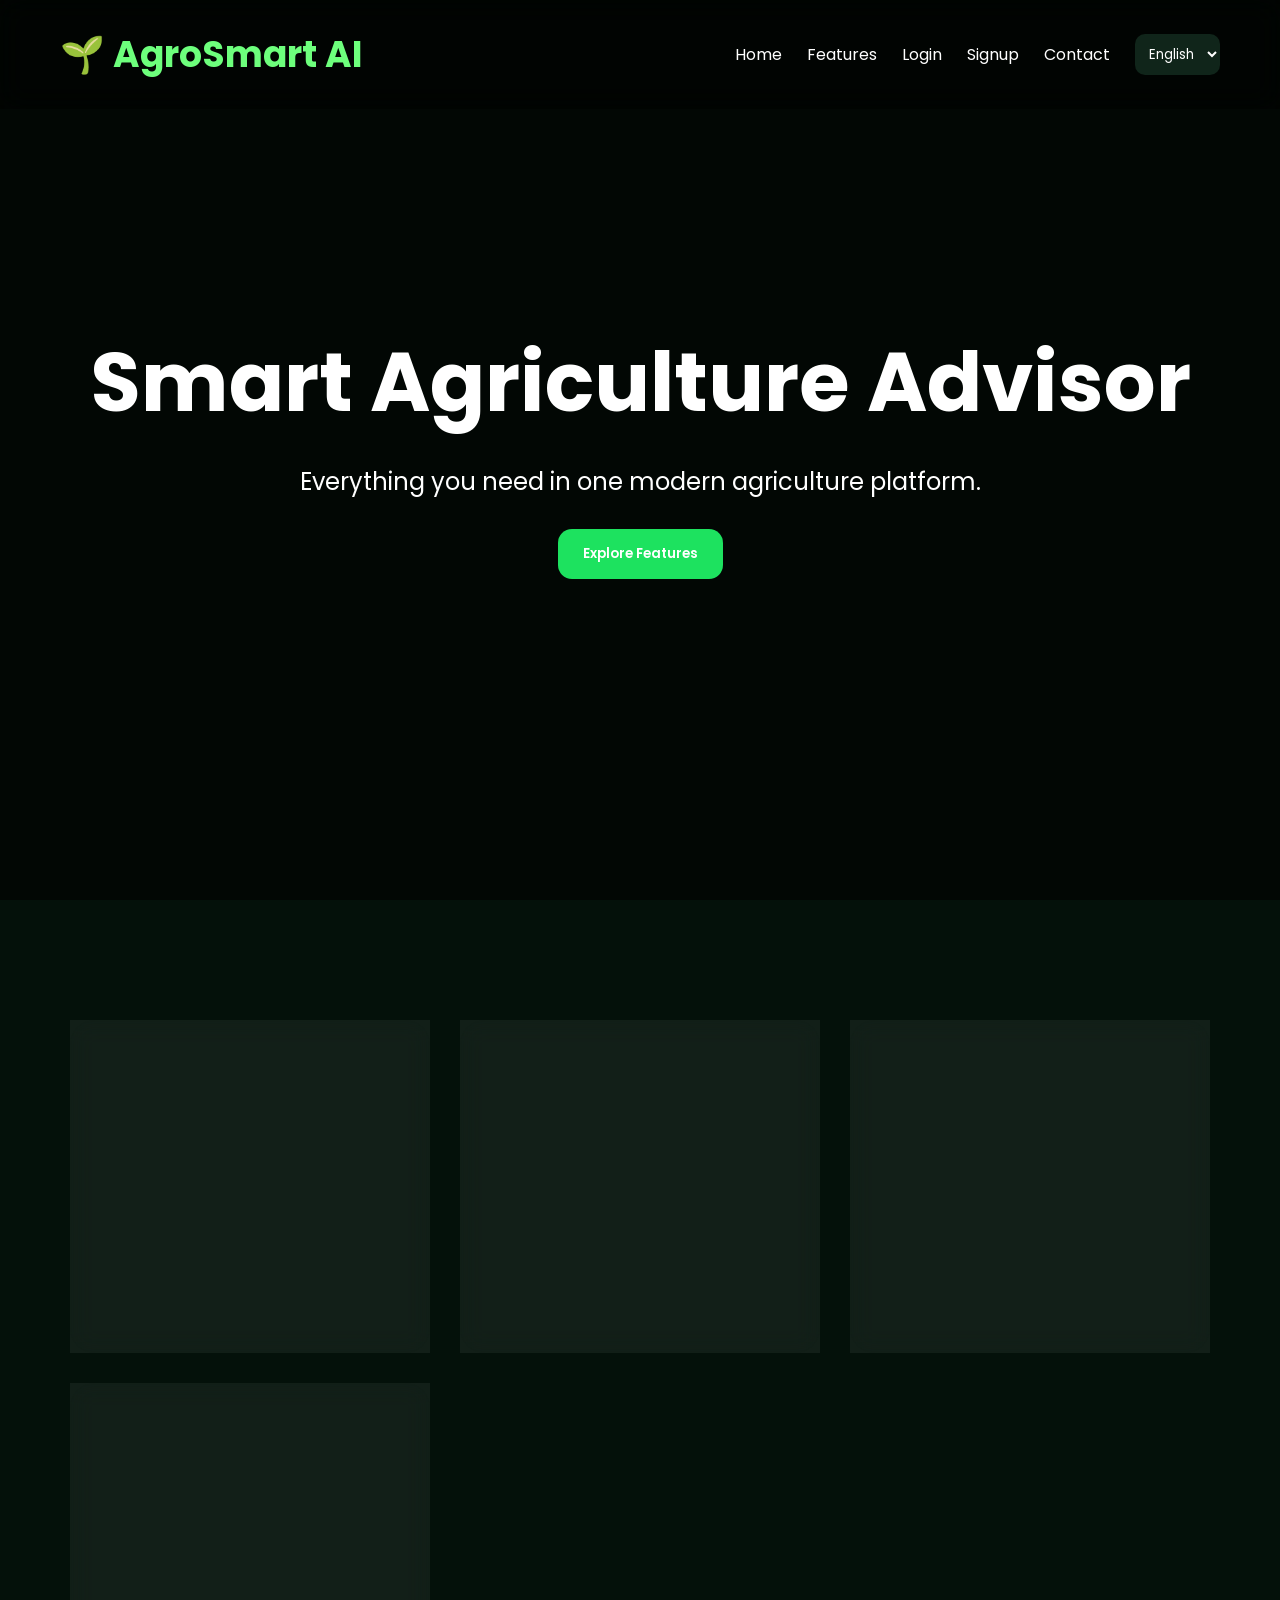
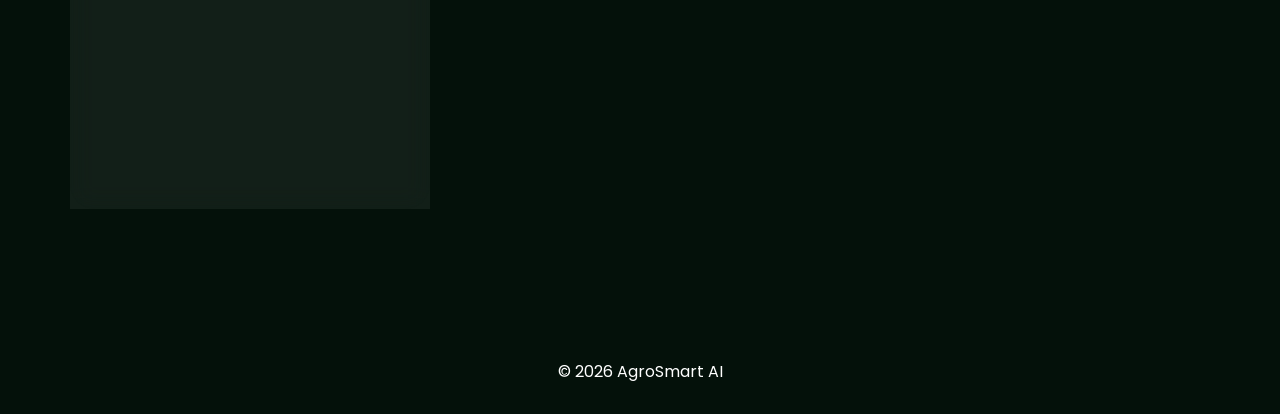
==== commit d2957e72: "Add files via upload" ====
--- a/index.html
+++ b/index.html
@@ -8,7 +8,6 @@
 <link href="https://fonts.googleapis.com/css2?family=Poppins:wght@300;400;500;600;700&display=swap" rel="stylesheet">
 </head>
 <body>
-
 
 <nav class="navbar">
 <div class="logo">🌱 AgroSmart AI</div>
@@ -30,13 +29,18 @@
 </ul>
 </nav>
 
+<section class="hero">
 
-<section class="hero">
 <div class="hero-content">
+
 <h1 id="title">Smart Agriculture Advisor</h1>
+
 <p id="subtitle">Everything you need in one modern agriculture platform.</p>
+
 <button>Explore Features</button>
+
 </div>
+
 </section>
 
 <section class="features-section" id="features">
@@ -44,30 +48,30 @@
 <div class="feature-grid">
 
 <div class="feature-card">
-<h3>🌾 Crop Advisor</h3>
+<h3 id="cropTitle">🌾 Crop Advisor</h3>
 <select>
 <option>Black Soil</option>
 <option>Red Soil</option>
 <option>Sandy Soil</option>
 </select>
 <input type="text" placeholder="Temperature °C">
-<button>Recommend Crop</button>
+<button id="cropBtn">Recommend Crop</button>
 </div>
 
 <div class="feature-card">
-<h3>☁ Weather Forecast</h3>
+<h3 id="weatherTitle">☁ Weather Forecast</h3>
 <input type="text" placeholder="Enter City">
-<button>Get Weather</button>
+<button id="weatherBtn">Get Weather</button>
 </div>
 
 <div class="feature-card">
-<h3>🧪 Disease Detection</h3>
+<h3 id="diseaseTitle">🧪 Disease Detection</h3>
 <input type="file">
-<button>Analyze Plant</button>
+<button id="diseaseBtn">Analyze Plant</button>
 </div>
 
 <div class="feature-card">
-<h3>📈 Market Prices</h3>
+<h3 id="marketTitle">📈 Market Prices</h3>
 
 <div class="market-item">
 <div><h4>Rice</h4><p>₹2400/q</p></div>
@@ -91,7 +95,7 @@
 </section>
 
 <footer>
-© 2026 AgroSmart AI • Smart Farming For The Future
+© 2026 AgroSmart AI
 </footer>
 
 <script src="js/script.js"></script>
--- a/css/style.css
+++ b/css/style.css
@@ -4,7 +4,6 @@
 padding:0;
 box-sizing:border-box;
 font-family:'Poppins',sans-serif;
-scroll-behavior:smooth;
 }
 
 body{
@@ -23,40 +22,32 @@
 padding:22px 60px;
 background:rgba(0,0,0,0.35);
 backdrop-filter:blur(14px);
-z-index:1000;
-border-bottom:1px solid rgba(255,255,255,0.1);
 }
 
 .logo{
-font-size:38px;
+font-size:36px;
 font-weight:700;
 color:#6dff7c;
 }
 
 .navbar ul{
 display:flex;
-gap:28px;
+gap:25px;
 align-items:center;
 list-style:none;
 }
 
 .navbar a{
+color:white;
 text-decoration:none;
-color:white;
-font-weight:500;
-transition:0.3s;
-}
-
-.navbar a:hover{
-color:#69ff7c;
 }
 
 .lang-select{
-padding:10px 14px;
-border-radius:12px;
-background:rgba(255,255,255,0.08);
-border:1px solid rgba(255,255,255,0.2);
+padding:10px;
+border-radius:10px;
+background:#10251a;
 color:white;
+border:none;
 }
 
 .hero{
@@ -69,38 +60,31 @@
 linear-gradient(rgba(0,0,0,0.6),rgba(0,0,0,0.6)),
 url('https://images.unsplash.com/photo-1500937386664-56d1dfef3854?q=80&w=1600');
 background-size:cover;
-background-position:center;
-}
-
-.hero-content{
-animation:fadeUp 1.3s ease;
 }
 
 .hero h1{
-font-size:88px;
-margin-bottom:25px;
+font-size:82px;
+margin-bottom:20px;
 }
 
 .hero p{
 font-size:24px;
-margin-bottom:35px;
-color:#d7d7d7;
+margin-bottom:30px;
 }
 
 button{
-padding:16px 28px;
+padding:15px 25px;
 border:none;
-border-radius:16px;
-background:#1ee35f;
+border-radius:14px;
+background:#1de25f;
 color:white;
+cursor:pointer;
 font-weight:600;
-cursor:pointer;
 transition:0.3s;
 }
 
 button:hover{
 transform:translateY(-4px);
-box-shadow:0 0 20px rgba(0,255,100,0.4);
 }
 
 .features-section{
@@ -114,30 +98,23 @@
 }
 
 .feature-card{
+padding:35px;
+border-radius:25px;
 background:rgba(255,255,255,0.06);
 backdrop-filter:blur(12px);
-padding:35px;
-border-radius:28px;
-transition:0.4s;
-animation:fadeUp 1s ease;
-}
-
-.feature-card:hover{
-transform:translateY(-8px);
 }
 
 .feature-card h3{
-font-size:34px;
-margin-bottom:25px;
+margin-bottom:20px;
+font-size:32px;
 }
 
 input,select,textarea{
 width:100%;
-padding:15px;
+padding:14px;
 margin:12px 0;
 border:none;
-outline:none;
-border-radius:14px;
+border-radius:12px;
 background:rgba(255,255,255,0.08);
 color:white;
 }
@@ -152,33 +129,20 @@
 background:rgba(255,255,255,0.06);
 }
 
-.up{color:#4dff88;font-weight:600;}
-.down{color:#ff5c5c;font-weight:600;}
+.up{color:#4dff88;}
+.down{color:#ff5c5c;}
 
 .auth-container{
 width:420px;
 margin:140px auto;
 padding:40px;
 background:rgba(255,255,255,0.08);
-backdrop-filter:blur(12px);
 border-radius:25px;
-animation:fadeUp 1s ease;
-}
-
-.auth-container h1{
-margin-bottom:25px;
-text-align:center;
 }
 
 footer{
 text-align:center;
-padding:35px;
-color:#d0d0d0;
-}
-
-@keyframes fadeUp{
-from{opacity:0;transform:translateY(40px);}
-to{opacity:1;transform:translateY(0);}
+padding:30px;
 }
 
 @media(max-width:900px){
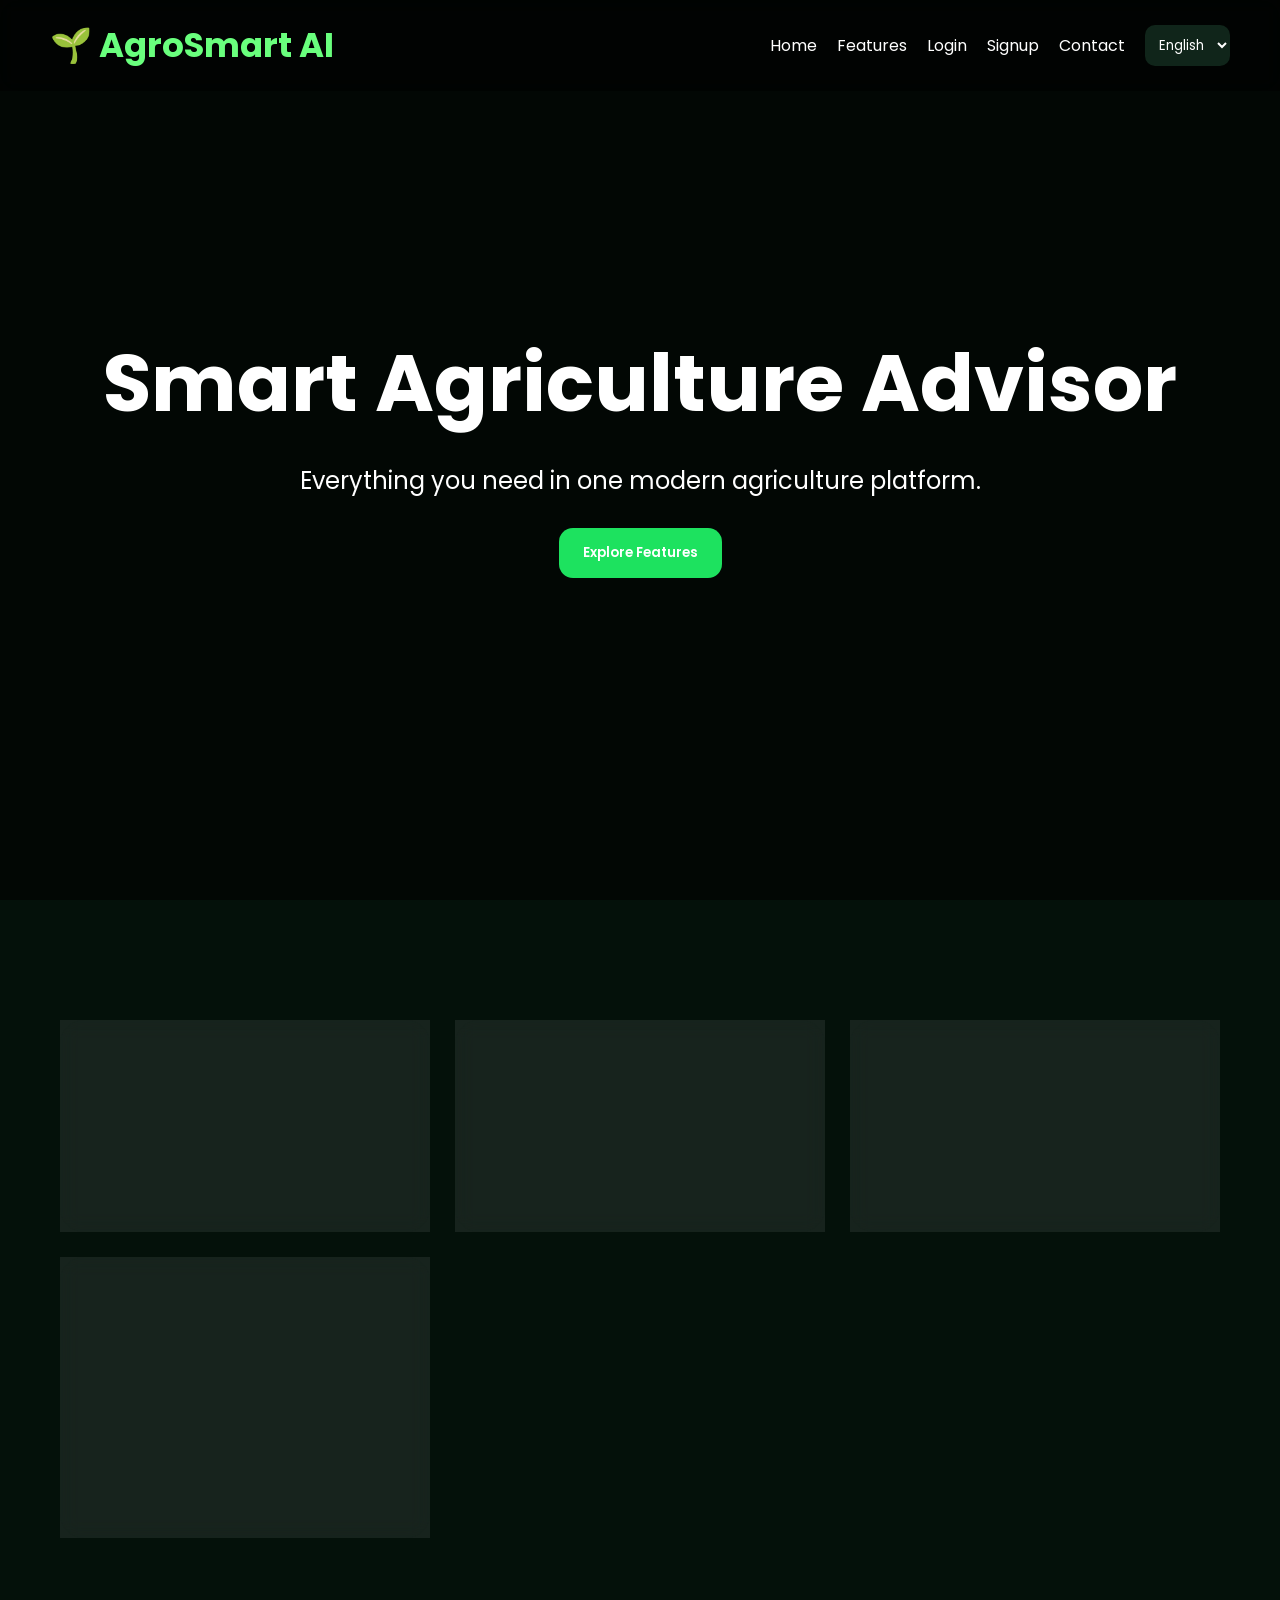
==== commit 1b6467a1: "Add files via upload" ====
--- a/index.html
+++ b/index.html
@@ -1,9 +1,9 @@
-
 <!DOCTYPE html>
 <html>
 <head>
+<meta charset="UTF-8">
+<meta name="viewport" content="width=device-width, initial-scale=1.0">
 <title>AgroSmart AI</title>
-<meta name="viewport" content="width=device-width, initial-scale=1.0">
 <link rel="stylesheet" href="css/style.css">
 <link href="https://fonts.googleapis.com/css2?family=Poppins:wght@300;400;500;600;700&display=swap" rel="stylesheet">
 </head>
@@ -30,47 +30,40 @@
 </nav>
 
 <section class="hero">
-
-<div class="hero-content">
+<div class="hero-content fade">
 
 <h1 id="title">Smart Agriculture Advisor</h1>
 
 <p id="subtitle">Everything you need in one modern agriculture platform.</p>
 
-<button>Explore Features</button>
+<a href="#features"><button>Explore Features</button></a>
 
 </div>
-
 </section>
 
 <section class="features-section" id="features">
 
 <div class="feature-grid">
 
-<div class="feature-card">
+<div class="feature-card fade">
 <h3 id="cropTitle">🌾 Crop Advisor</h3>
-<select>
-<option>Black Soil</option>
-<option>Red Soil</option>
-<option>Sandy Soil</option>
-</select>
-<input type="text" placeholder="Temperature °C">
+<input placeholder="Temperature">
 <button id="cropBtn">Recommend Crop</button>
 </div>
 
-<div class="feature-card">
+<div class="feature-card fade">
 <h3 id="weatherTitle">☁ Weather Forecast</h3>
-<input type="text" placeholder="Enter City">
+<input placeholder="Enter City">
 <button id="weatherBtn">Get Weather</button>
 </div>
 
-<div class="feature-card">
+<div class="feature-card fade">
 <h3 id="diseaseTitle">🧪 Disease Detection</h3>
 <input type="file">
 <button id="diseaseBtn">Analyze Plant</button>
 </div>
 
-<div class="feature-card">
+<div class="feature-card fade">
 <h3 id="marketTitle">📈 Market Prices</h3>
 
 <div class="market-item">
@@ -83,21 +76,12 @@
 <span class="down">▼ -1.3%</span>
 </div>
 
-<div class="market-item">
-<div><h4>Cotton</h4><p>₹6500/q</p></div>
-<span class="up">▲ +8.1%</span>
-</div>
-
 </div>
 
 </div>
 
 </section>
 
-<footer>
-© 2026 AgroSmart AI
-</footer>
-
 <script src="js/script.js"></script>
 
 </body>
--- a/css/style.css
+++ b/css/style.css
@@ -9,45 +9,45 @@
 body{
 background:#04110a;
 color:white;
-overflow-x:hidden;
 }
 
 .navbar{
-position:fixed;
-top:0;
-width:100%;
 display:flex;
 justify-content:space-between;
 align-items:center;
-padding:22px 60px;
-background:rgba(0,0,0,0.35);
-backdrop-filter:blur(14px);
+padding:20px 50px;
+background:rgba(0,0,0,0.5);
+backdrop-filter:blur(10px);
+position:fixed;
+width:100%;
+top:0;
+z-index:1000;
 }
 
 .logo{
-font-size:36px;
+font-size:34px;
 font-weight:700;
-color:#6dff7c;
+color:#69ff7d;
 }
 
 .navbar ul{
 display:flex;
-gap:25px;
+gap:20px;
 align-items:center;
 list-style:none;
 }
 
 .navbar a{
+text-decoration:none;
 color:white;
-text-decoration:none;
 }
 
 .lang-select{
 padding:10px;
+border:none;
 border-radius:10px;
 background:#10251a;
 color:white;
-border:none;
 }
 
 .hero{
@@ -56,14 +56,12 @@
 justify-content:center;
 align-items:center;
 text-align:center;
-background:
-linear-gradient(rgba(0,0,0,0.6),rgba(0,0,0,0.6)),
-url('https://images.unsplash.com/photo-1500937386664-56d1dfef3854?q=80&w=1600');
+background:linear-gradient(rgba(0,0,0,0.6),rgba(0,0,0,0.6)),url('https://images.unsplash.com/photo-1500937386664-56d1dfef3854?q=80&w=1600');
 background-size:cover;
 }
 
 .hero h1{
-font-size:82px;
+font-size:80px;
 margin-bottom:20px;
 }
 
@@ -73,43 +71,44 @@
 }
 
 button{
-padding:15px 25px;
+padding:15px 24px;
 border:none;
 border-radius:14px;
 background:#1de25f;
 color:white;
+font-weight:600;
 cursor:pointer;
-font-weight:600;
 transition:0.3s;
 }
 
 button:hover{
-transform:translateY(-4px);
+transform:translateY(-4px) scale(1.03);
+box-shadow:0 0 20px rgba(0,255,100,0.5);
 }
 
 .features-section{
-padding:120px 70px;
+padding:120px 60px;
 }
 
 .feature-grid{
 display:grid;
-grid-template-columns:repeat(auto-fit,minmax(300px,1fr));
-gap:30px;
+grid-template-columns:repeat(auto-fit,minmax(280px,1fr));
+gap:25px;
 }
 
-.feature-card{
-padding:35px;
-border-radius:25px;
-background:rgba(255,255,255,0.06);
-backdrop-filter:blur(12px);
+.feature-card,.auth{
+background:rgba(255,255,255,0.08);
+backdrop-filter:blur(10px);
+padding:30px;
+border-radius:24px;
+transition:0.3s;
 }
 
-.feature-card h3{
-margin-bottom:20px;
-font-size:32px;
+.feature-card:hover{
+transform:translateY(-8px);
 }
 
-input,select,textarea{
+input{
 width:100%;
 padding:14px;
 margin:12px 0;
@@ -122,33 +121,25 @@
 .market-item{
 display:flex;
 justify-content:space-between;
-align-items:center;
-padding:18px;
-margin-top:15px;
-border-radius:16px;
+padding:16px;
+margin-top:14px;
+border-radius:14px;
 background:rgba(255,255,255,0.06);
 }
 
-.up{color:#4dff88;}
-.down{color:#ff5c5c;}
+.up{color:#5eff85;}
+.down{color:#ff6a6a;}
 
-.auth-container{
-width:420px;
-margin:140px auto;
-padding:40px;
-background:rgba(255,255,255,0.08);
-border-radius:25px;
+.auth{
+width:400px;
+margin:150px auto;
 }
 
-footer{
-text-align:center;
-padding:30px;
+.fade{
+animation:fadeUp 1s ease;
 }
 
-@media(max-width:900px){
-.hero h1{font-size:52px;}
-.navbar{flex-direction:column;gap:20px;padding:20px;}
-.navbar ul{flex-wrap:wrap;justify-content:center;}
-.features-section{padding:60px 20px;}
-.auth-container{width:90%;}
+@keyframes fadeUp{
+from{opacity:0;transform:translateY(40px);}
+to{opacity:1;transform:translateY(0);}
 }
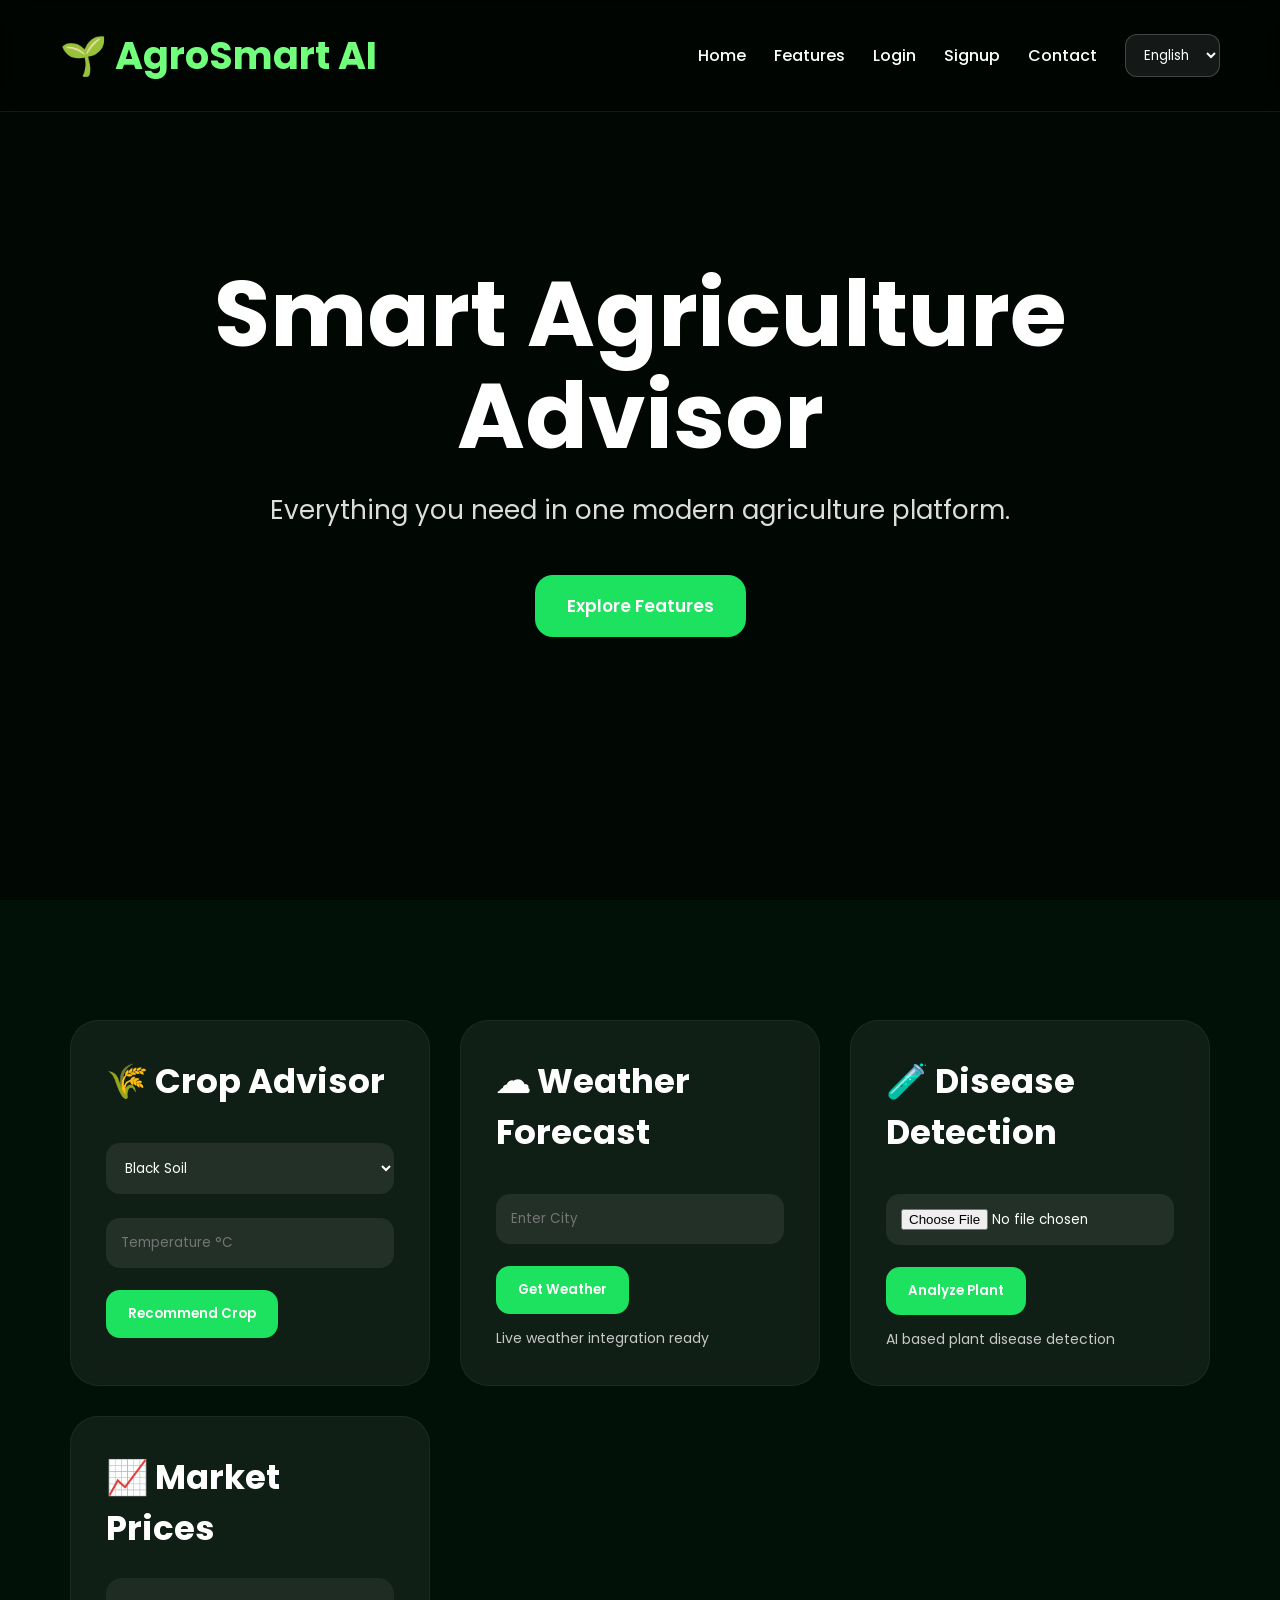
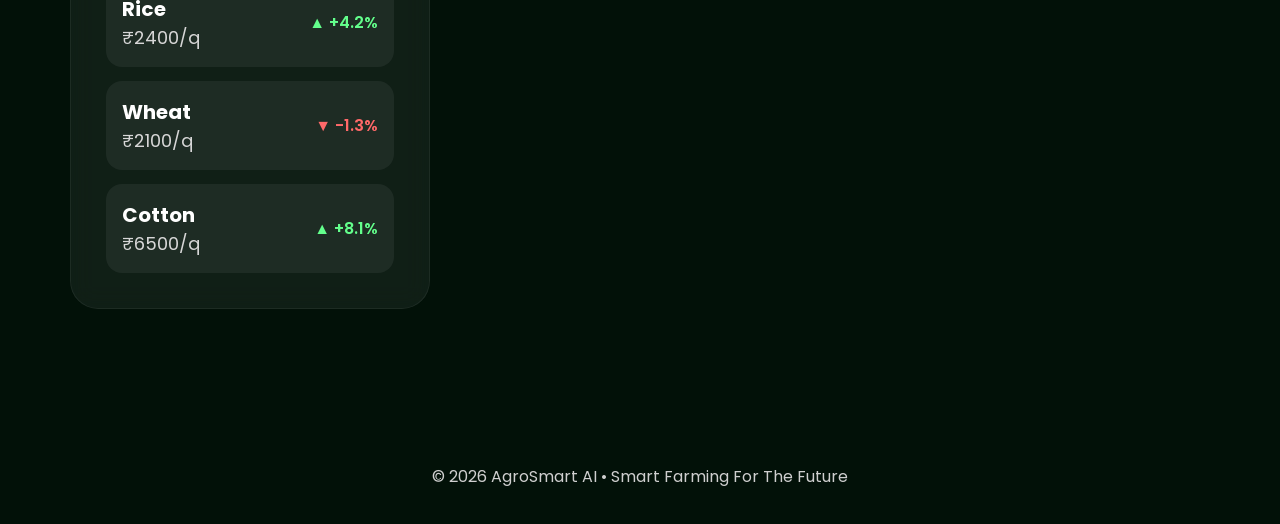
==== commit 0ee2ed26: "Add files via upload" ====
--- a/index.html
+++ b/index.html
@@ -1,5 +1,5 @@
 <!DOCTYPE html>
-<html>
+<html lang="en">
 <head>
 <meta charset="UTF-8">
 <meta name="viewport" content="width=device-width, initial-scale=1.0">
@@ -13,7 +13,7 @@
 <div class="logo">🌱 AgroSmart AI</div>
 
 <ul>
-<li><a href="index.html">Home</a></li>
+<li><a href="#">Home</a></li>
 <li><a href="#features">Features</a></li>
 <li><a href="login.html">Login</a></li>
 <li><a href="signup.html">Signup</a></li>
@@ -30,58 +30,96 @@
 </nav>
 
 <section class="hero">
-<div class="hero-content fade">
 
+<div class="overlay"></div>
+
+<div class="hero-content fade-up">
 <h1 id="title">Smart Agriculture Advisor</h1>
 
-<p id="subtitle">Everything you need in one modern agriculture platform.</p>
+<p id="subtitle">
+Everything you need in one modern agriculture platform.
+</p>
 
-<a href="#features"><button>Explore Features</button></a>
+<a href="#features">
+<button class="main-btn">Explore Features</button>
+</a>
 
 </div>
+
 </section>
 
-<section class="features-section" id="features">
+<section class="features" id="features">
 
-<div class="feature-grid">
+<div class="feature-card fade-up">
+<h3 id="cropTitle">🌾 Crop Advisor</h3>
 
-<div class="feature-card fade">
-<h3 id="cropTitle">🌾 Crop Advisor</h3>
-<input placeholder="Temperature">
+<select>
+<option>Black Soil</option>
+<option>Red Soil</option>
+<option>Sandy Soil</option>
+<option>Clay Soil</option>
+</select>
+
+<input type="text" placeholder="Temperature °C">
+
 <button id="cropBtn">Recommend Crop</button>
 </div>
 
-<div class="feature-card fade">
+<div class="feature-card fade-up">
 <h3 id="weatherTitle">☁ Weather Forecast</h3>
-<input placeholder="Enter City">
+
+<input type="text" placeholder="Enter City">
+
 <button id="weatherBtn">Get Weather</button>
+
+<p class="small-text">Live weather integration ready</p>
 </div>
 
-<div class="feature-card fade">
+<div class="feature-card fade-up">
 <h3 id="diseaseTitle">🧪 Disease Detection</h3>
+
 <input type="file">
+
 <button id="diseaseBtn">Analyze Plant</button>
+
+<p class="small-text">AI based plant disease detection</p>
 </div>
 
-<div class="feature-card fade">
+<div class="feature-card fade-up">
 <h3 id="marketTitle">📈 Market Prices</h3>
 
-<div class="market-item">
-<div><h4>Rice</h4><p>₹2400/q</p></div>
+<div class="market-box">
+<div>
+<h4>Rice</h4>
+<p>₹2400/q</p>
+</div>
 <span class="up">▲ +4.2%</span>
 </div>
 
-<div class="market-item">
-<div><h4>Wheat</h4><p>₹2100/q</p></div>
+<div class="market-box">
+<div>
+<h4>Wheat</h4>
+<p>₹2100/q</p>
+</div>
 <span class="down">▼ -1.3%</span>
 </div>
 
+<div class="market-box">
+<div>
+<h4>Cotton</h4>
+<p>₹6500/q</p>
+</div>
+<span class="up">▲ +8.1%</span>
 </div>
 
 </div>
 
 </section>
 
+<footer>
+© 2026 AgroSmart AI • Smart Farming For The Future
+</footer>
+
 <script src="js/script.js"></script>
 
 </body>
--- a/css/style.css
+++ b/css/style.css
@@ -1,53 +1,61 @@
-
 *{
 margin:0;
 padding:0;
 box-sizing:border-box;
 font-family:'Poppins',sans-serif;
+scroll-behavior:smooth;
 }
 
 body{
-background:#04110a;
-color:white;
+background:#021108;
+color:white;
+overflow-x:hidden;
 }
 
 .navbar{
+position:fixed;
+top:0;
+width:100%;
 display:flex;
 justify-content:space-between;
 align-items:center;
-padding:20px 50px;
-background:rgba(0,0,0,0.5);
-backdrop-filter:blur(10px);
-position:fixed;
-width:100%;
-top:0;
+padding:22px 60px;
+background:rgba(0,0,0,0.35);
+backdrop-filter:blur(14px);
 z-index:1000;
+border-bottom:1px solid rgba(255,255,255,0.08);
 }
 
 .logo{
-font-size:34px;
+font-size:38px;
 font-weight:700;
-color:#69ff7d;
+color:#72ff7c;
 }
 
 .navbar ul{
 display:flex;
-gap:20px;
+gap:28px;
 align-items:center;
 list-style:none;
 }
 
 .navbar a{
+color:white;
 text-decoration:none;
-color:white;
+font-weight:500;
+transition:0.3s;
+}
+
+.navbar a:hover{
+color:#67ff82;
 }
 
 .lang-select{
-padding:10px;
-border:none;
-border-radius:10px;
-background:#10251a;
-color:white;
+padding:10px 14px;
+border-radius:12px;
+background:rgba(255,255,255,0.08);
+color:white;
+border:1px solid rgba(255,255,255,0.2);
 }
 
 .hero{
@@ -56,22 +64,95 @@
 justify-content:center;
 align-items:center;
 text-align:center;
-background:linear-gradient(rgba(0,0,0,0.6),rgba(0,0,0,0.6)),url('https://images.unsplash.com/photo-1500937386664-56d1dfef3854?q=80&w=1600');
+position:relative;
+background:
+linear-gradient(rgba(0,0,0,0.55),rgba(0,0,0,0.55)),
+url('https://images.unsplash.com/photo-1500937386664-56d1dfef3854?q=80&w=1600');
 background-size:cover;
+background-position:center;
+}
+
+.overlay{
+position:absolute;
+width:100%;
+height:100%;
+backdrop-filter:blur(2px);
+}
+
+.hero-content{
+position:relative;
+z-index:2;
+max-width:900px;
 }
 
 .hero h1{
-font-size:80px;
-margin-bottom:20px;
+font-size:92px;
+line-height:1.1;
+margin-bottom:25px;
 }
 
 .hero p{
-font-size:24px;
-margin-bottom:30px;
+font-size:26px;
+color:#dddddd;
+margin-bottom:35px;
+}
+
+.main-btn{
+padding:18px 32px;
+border:none;
+border-radius:18px;
+background:#1de25f;
+color:white;
+font-size:17px;
+font-weight:600;
+cursor:pointer;
+transition:0.35s;
+}
+
+.main-btn:hover{
+transform:translateY(-6px) scale(1.05);
+box-shadow:0 0 30px rgba(0,255,120,0.45);
+}
+
+.features{
+padding:120px 70px;
+display:grid;
+grid-template-columns:repeat(auto-fit,minmax(300px,1fr));
+gap:30px;
+}
+
+.feature-card{
+background:rgba(255,255,255,0.06);
+backdrop-filter:blur(12px);
+padding:35px;
+border-radius:28px;
+border:1px solid rgba(255,255,255,0.06);
+transition:0.35s;
+}
+
+.feature-card:hover{
+transform:translateY(-10px);
+box-shadow:0 0 30px rgba(0,255,100,0.12);
+}
+
+.feature-card h3{
+font-size:34px;
+margin-bottom:24px;
+}
+
+input,select{
+width:100%;
+padding:15px;
+margin:12px 0;
+border:none;
+border-radius:14px;
+background:rgba(255,255,255,0.08);
+color:white;
+outline:none;
 }
 
 button{
-padding:15px 24px;
+padding:14px 22px;
 border:none;
 border-radius:14px;
 background:#1de25f;
@@ -79,67 +160,115 @@
 font-weight:600;
 cursor:pointer;
 transition:0.3s;
+margin-top:10px;
 }
 
 button:hover{
-transform:translateY(-4px) scale(1.03);
-box-shadow:0 0 20px rgba(0,255,100,0.5);
-}
-
-.features-section{
-padding:120px 60px;
-}
-
-.feature-grid{
-display:grid;
-grid-template-columns:repeat(auto-fit,minmax(280px,1fr));
-gap:25px;
-}
-
-.feature-card,.auth{
-background:rgba(255,255,255,0.08);
-backdrop-filter:blur(10px);
-padding:30px;
-border-radius:24px;
-transition:0.3s;
-}
-
-.feature-card:hover{
-transform:translateY(-8px);
-}
-
-input{
-width:100%;
-padding:14px;
-margin:12px 0;
-border:none;
-border-radius:12px;
-background:rgba(255,255,255,0.08);
-color:white;
-}
-
-.market-item{
+transform:scale(1.04);
+}
+
+.market-box{
 display:flex;
 justify-content:space-between;
+align-items:center;
 padding:16px;
+border-radius:16px;
 margin-top:14px;
-border-radius:14px;
 background:rgba(255,255,255,0.06);
 }
 
-.up{color:#5eff85;}
-.down{color:#ff6a6a;}
-
-.auth{
-width:400px;
-margin:150px auto;
-}
-
-.fade{
+.market-box h4{
+font-size:20px;
+}
+
+.market-box p{
+font-size:18px;
+color:#d7d7d7;
+}
+
+.up{
+color:#63ff8c;
+font-weight:600;
+}
+
+.down{
+color:#ff6969;
+font-weight:600;
+}
+
+.small-text{
+margin-top:14px;
+color:#c8c8c8;
+font-size:14px;
+}
+
+footer{
+padding:35px;
+text-align:center;
+color:#cfcfcf;
+}
+
+.auth-container{
+width:420px;
+margin:140px auto;
+padding:40px;
+background:rgba(255,255,255,0.07);
+backdrop-filter:blur(12px);
+border-radius:25px;
 animation:fadeUp 1s ease;
 }
 
+.auth-container h1{
+margin-bottom:24px;
+text-align:center;
+}
+
+.auth-container p{
+margin-top:14px;
+}
+
+.fade-up{
+animation:fadeUp 1.1s ease;
+}
+
 @keyframes fadeUp{
-from{opacity:0;transform:translateY(40px);}
-to{opacity:1;transform:translateY(0);}
-}
+from{
+opacity:0;
+transform:translateY(50px);
+}
+to{
+opacity:1;
+transform:translateY(0);
+}
+}
+
+@media(max-width:900px){
+
+.hero h1{
+font-size:54px;
+}
+
+.hero p{
+font-size:20px;
+}
+
+.navbar{
+flex-direction:column;
+gap:18px;
+padding:20px;
+}
+
+.navbar ul{
+flex-wrap:wrap;
+justify-content:center;
+}
+
+.features{
+padding:70px 20px;
+}
+
+.auth-container{
+width:90%;
+}
+
+}
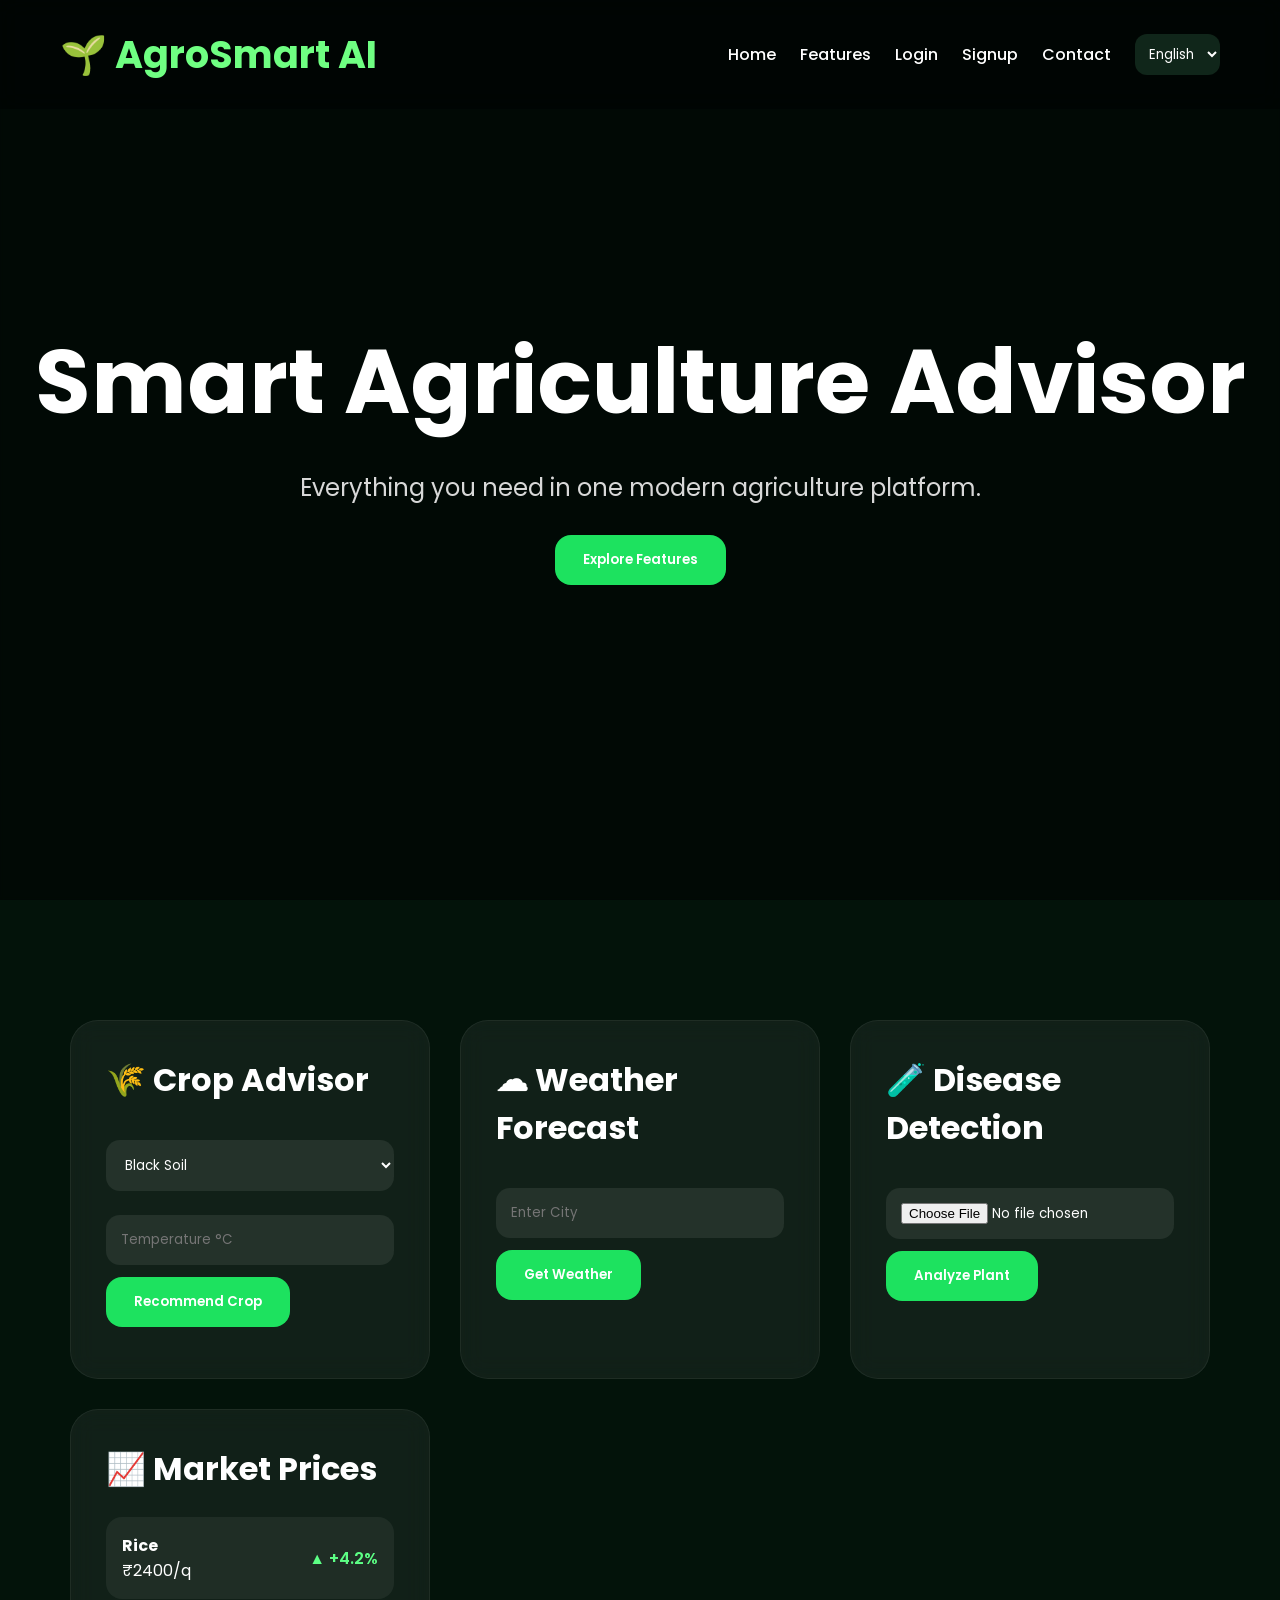
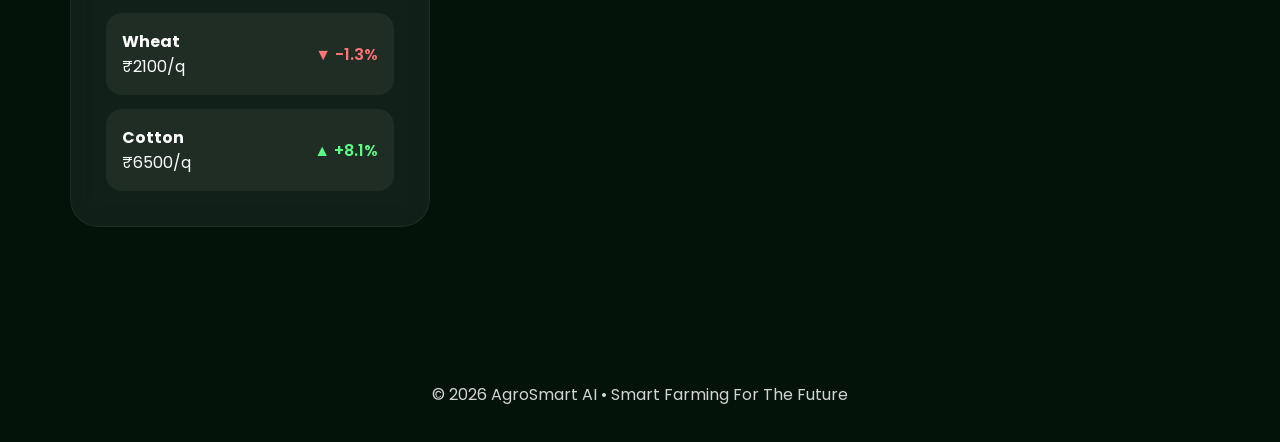
==== commit 877ffd4a: "Add files via upload" ====
--- a/index.html
+++ b/index.html
@@ -30,22 +30,13 @@
 </nav>
 
 <section class="hero">
-
 <div class="overlay"></div>
 
 <div class="hero-content fade-up">
 <h1 id="title">Smart Agriculture Advisor</h1>
-
-<p id="subtitle">
-Everything you need in one modern agriculture platform.
-</p>
-
-<a href="#features">
-<button class="main-btn">Explore Features</button>
-</a>
-
+<p id="subtitle">Everything you need in one modern agriculture platform.</p>
+<a href="#features"><button class="main-btn">Explore Features</button></a>
 </div>
-
 </section>
 
 <section class="features" id="features">
@@ -53,62 +44,55 @@
 <div class="feature-card fade-up">
 <h3 id="cropTitle">🌾 Crop Advisor</h3>
 
-<select>
+<select id="soil">
 <option>Black Soil</option>
 <option>Red Soil</option>
 <option>Sandy Soil</option>
 <option>Clay Soil</option>
 </select>
 
-<input type="text" placeholder="Temperature °C">
+<input type="number" id="temp" placeholder="Temperature °C">
 
-<button id="cropBtn">Recommend Crop</button>
+<button onclick="recommendCrop()" id="cropBtn">Recommend Crop</button>
+
+<p id="cropResult" class="result"></p>
 </div>
 
 <div class="feature-card fade-up">
 <h3 id="weatherTitle">☁ Weather Forecast</h3>
 
-<input type="text" placeholder="Enter City">
+<input type="text" id="city" placeholder="Enter City">
 
-<button id="weatherBtn">Get Weather</button>
+<button onclick="getWeather()" id="weatherBtn">Get Weather</button>
 
-<p class="small-text">Live weather integration ready</p>
+<p id="weatherResult" class="result"></p>
 </div>
 
 <div class="feature-card fade-up">
 <h3 id="diseaseTitle">🧪 Disease Detection</h3>
 
-<input type="file">
+<input type="file" id="plantFile">
 
-<button id="diseaseBtn">Analyze Plant</button>
+<button onclick="analyzePlant()" id="diseaseBtn">Analyze Plant</button>
 
-<p class="small-text">AI based plant disease detection</p>
+<p id="diseaseResult" class="result"></p>
 </div>
 
 <div class="feature-card fade-up">
 <h3 id="marketTitle">📈 Market Prices</h3>
 
 <div class="market-box">
-<div>
-<h4>Rice</h4>
-<p>₹2400/q</p>
-</div>
+<div><h4>Rice</h4><p>₹2400/q</p></div>
 <span class="up">▲ +4.2%</span>
 </div>
 
 <div class="market-box">
-<div>
-<h4>Wheat</h4>
-<p>₹2100/q</p>
-</div>
+<div><h4>Wheat</h4><p>₹2100/q</p></div>
 <span class="down">▼ -1.3%</span>
 </div>
 
 <div class="market-box">
-<div>
-<h4>Cotton</h4>
-<p>₹6500/q</p>
-</div>
+<div><h4>Cotton</h4><p>₹6500/q</p></div>
 <span class="up">▲ +8.1%</span>
 </div>
 
@@ -121,6 +105,5 @@
 </footer>
 
 <script src="js/script.js"></script>
-
 </body>
 </html>
--- a/css/style.css
+++ b/css/style.css
@@ -7,7 +7,7 @@
 }
 
 body{
-background:#021108;
+background:#03130a;
 color:white;
 overflow-x:hidden;
 }
@@ -21,41 +21,40 @@
 align-items:center;
 padding:22px 60px;
 background:rgba(0,0,0,0.35);
-backdrop-filter:blur(14px);
+backdrop-filter:blur(12px);
 z-index:1000;
-border-bottom:1px solid rgba(255,255,255,0.08);
 }
 
 .logo{
 font-size:38px;
 font-weight:700;
-color:#72ff7c;
+color:#6fff82;
 }
 
 .navbar ul{
 display:flex;
-gap:28px;
-align-items:center;
+gap:24px;
 list-style:none;
+align-items:center;
 }
 
 .navbar a{
-color:white;
 text-decoration:none;
+color:white;
 font-weight:500;
 transition:0.3s;
 }
 
 .navbar a:hover{
-color:#67ff82;
+color:#6fff82;
 }
 
 .lang-select{
-padding:10px 14px;
+padding:10px;
 border-radius:12px;
-background:rgba(255,255,255,0.08);
-color:white;
-border:1px solid rgba(255,255,255,0.2);
+background:#10261a;
+color:white;
+border:none;
 }
 
 .hero{
@@ -82,42 +81,39 @@
 .hero-content{
 position:relative;
 z-index:2;
-max-width:900px;
 }
 
 .hero h1{
-font-size:92px;
-line-height:1.1;
-margin-bottom:25px;
+font-size:90px;
+margin-bottom:20px;
 }
 
 .hero p{
-font-size:26px;
-color:#dddddd;
-margin-bottom:35px;
-}
-
-.main-btn{
-padding:18px 32px;
+font-size:24px;
+margin-bottom:30px;
+color:#d8d8d8;
+}
+
+.main-btn,button{
+padding:15px 28px;
 border:none;
-border-radius:18px;
+border-radius:16px;
 background:#1de25f;
 color:white;
-font-size:17px;
 font-weight:600;
 cursor:pointer;
 transition:0.35s;
 }
 
-.main-btn:hover{
-transform:translateY(-6px) scale(1.05);
-box-shadow:0 0 30px rgba(0,255,120,0.45);
+.main-btn:hover,button:hover{
+transform:translateY(-5px) scale(1.03);
+box-shadow:0 0 24px rgba(0,255,100,0.4);
 }
 
 .features{
 padding:120px 70px;
 display:grid;
-grid-template-columns:repeat(auto-fit,minmax(300px,1fr));
+grid-template-columns:repeat(auto-fit,minmax(280px,1fr));
 gap:30px;
 }
 
@@ -126,17 +122,16 @@
 backdrop-filter:blur(12px);
 padding:35px;
 border-radius:28px;
+transition:0.35s;
 border:1px solid rgba(255,255,255,0.06);
-transition:0.35s;
 }
 
 .feature-card:hover{
 transform:translateY(-10px);
-box-shadow:0 0 30px rgba(0,255,100,0.12);
 }
 
 .feature-card h3{
-font-size:34px;
+font-size:32px;
 margin-bottom:24px;
 }
 
@@ -148,23 +143,12 @@
 border-radius:14px;
 background:rgba(255,255,255,0.08);
 color:white;
-outline:none;
-}
-
-button{
-padding:14px 22px;
-border:none;
-border-radius:14px;
-background:#1de25f;
-color:white;
-font-weight:600;
-cursor:pointer;
-transition:0.3s;
-margin-top:10px;
-}
-
-button:hover{
-transform:scale(1.04);
+}
+
+.result{
+margin-top:16px;
+color:#8dff9b;
+font-weight:500;
 }
 
 .market-box{
@@ -172,103 +156,47 @@
 justify-content:space-between;
 align-items:center;
 padding:16px;
+margin-top:14px;
 border-radius:16px;
-margin-top:14px;
 background:rgba(255,255,255,0.06);
 }
 
-.market-box h4{
-font-size:20px;
-}
-
-.market-box p{
-font-size:18px;
-color:#d7d7d7;
-}
-
-.up{
-color:#63ff8c;
-font-weight:600;
-}
-
-.down{
-color:#ff6969;
-font-weight:600;
-}
-
-.small-text{
-margin-top:14px;
-color:#c8c8c8;
-font-size:14px;
-}
+.up{color:#5cff85;font-weight:600;}
+.down{color:#ff7474;font-weight:600;}
 
 footer{
 padding:35px;
 text-align:center;
-color:#cfcfcf;
-}
-
-.auth-container{
+color:#d4d4d4;
+}
+
+.auth-box{
 width:420px;
-margin:140px auto;
+margin:150px auto;
 padding:40px;
 background:rgba(255,255,255,0.07);
+border-radius:26px;
 backdrop-filter:blur(12px);
-border-radius:25px;
+}
+
+.auth-box h1{
+margin-bottom:20px;
+text-align:center;
+}
+
+.fade-up{
 animation:fadeUp 1s ease;
 }
 
-.auth-container h1{
-margin-bottom:24px;
-text-align:center;
-}
-
-.auth-container p{
-margin-top:14px;
-}
-
-.fade-up{
-animation:fadeUp 1.1s ease;
-}
-
 @keyframes fadeUp{
-from{
-opacity:0;
-transform:translateY(50px);
-}
-to{
-opacity:1;
-transform:translateY(0);
-}
+from{opacity:0;transform:translateY(50px);}
+to{opacity:1;transform:translateY(0);}
 }
 
 @media(max-width:900px){
-
-.hero h1{
-font-size:54px;
-}
-
-.hero p{
-font-size:20px;
-}
-
-.navbar{
-flex-direction:column;
-gap:18px;
-padding:20px;
-}
-
-.navbar ul{
-flex-wrap:wrap;
-justify-content:center;
-}
-
-.features{
-padding:70px 20px;
-}
-
-.auth-container{
-width:90%;
-}
-
-}
+.hero h1{font-size:54px;}
+.navbar{flex-direction:column;gap:18px;padding:20px;}
+.navbar ul{flex-wrap:wrap;justify-content:center;}
+.features{padding:70px 20px;}
+.auth-box{width:90%;}
+}
